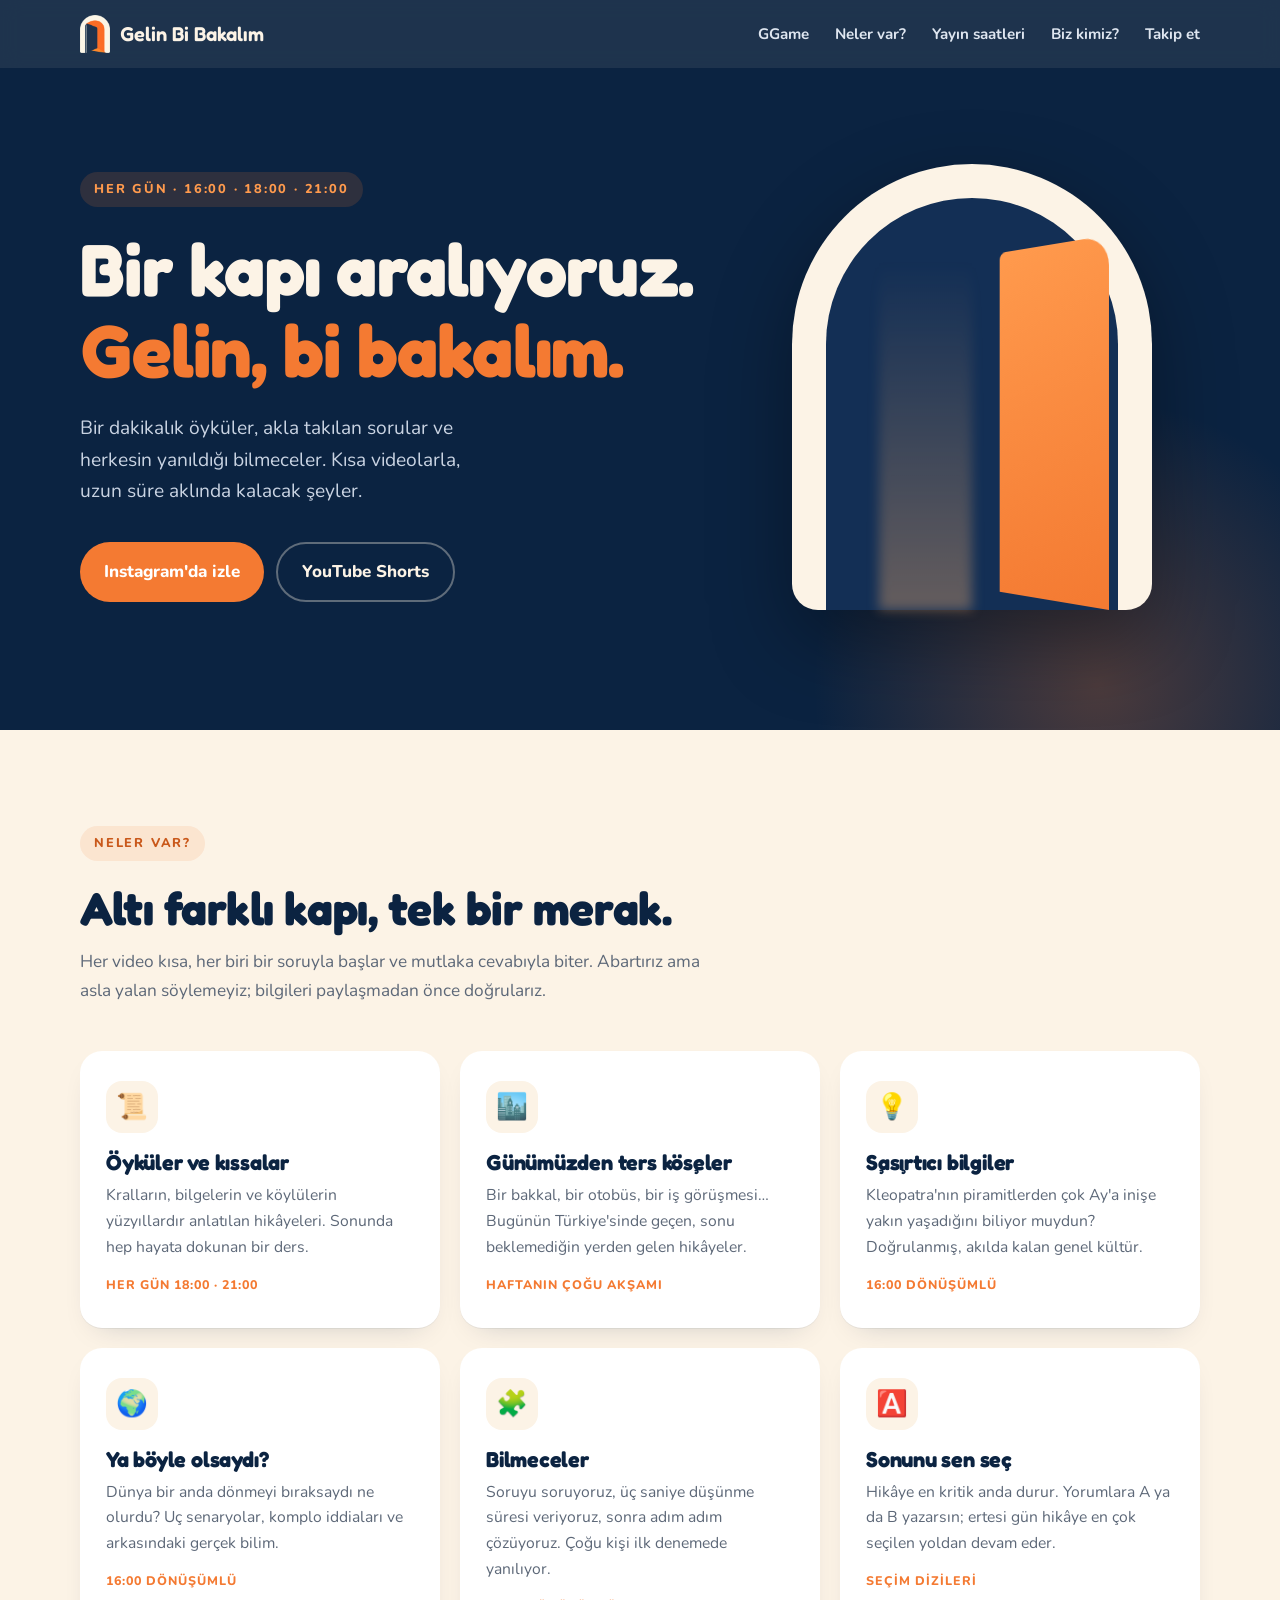
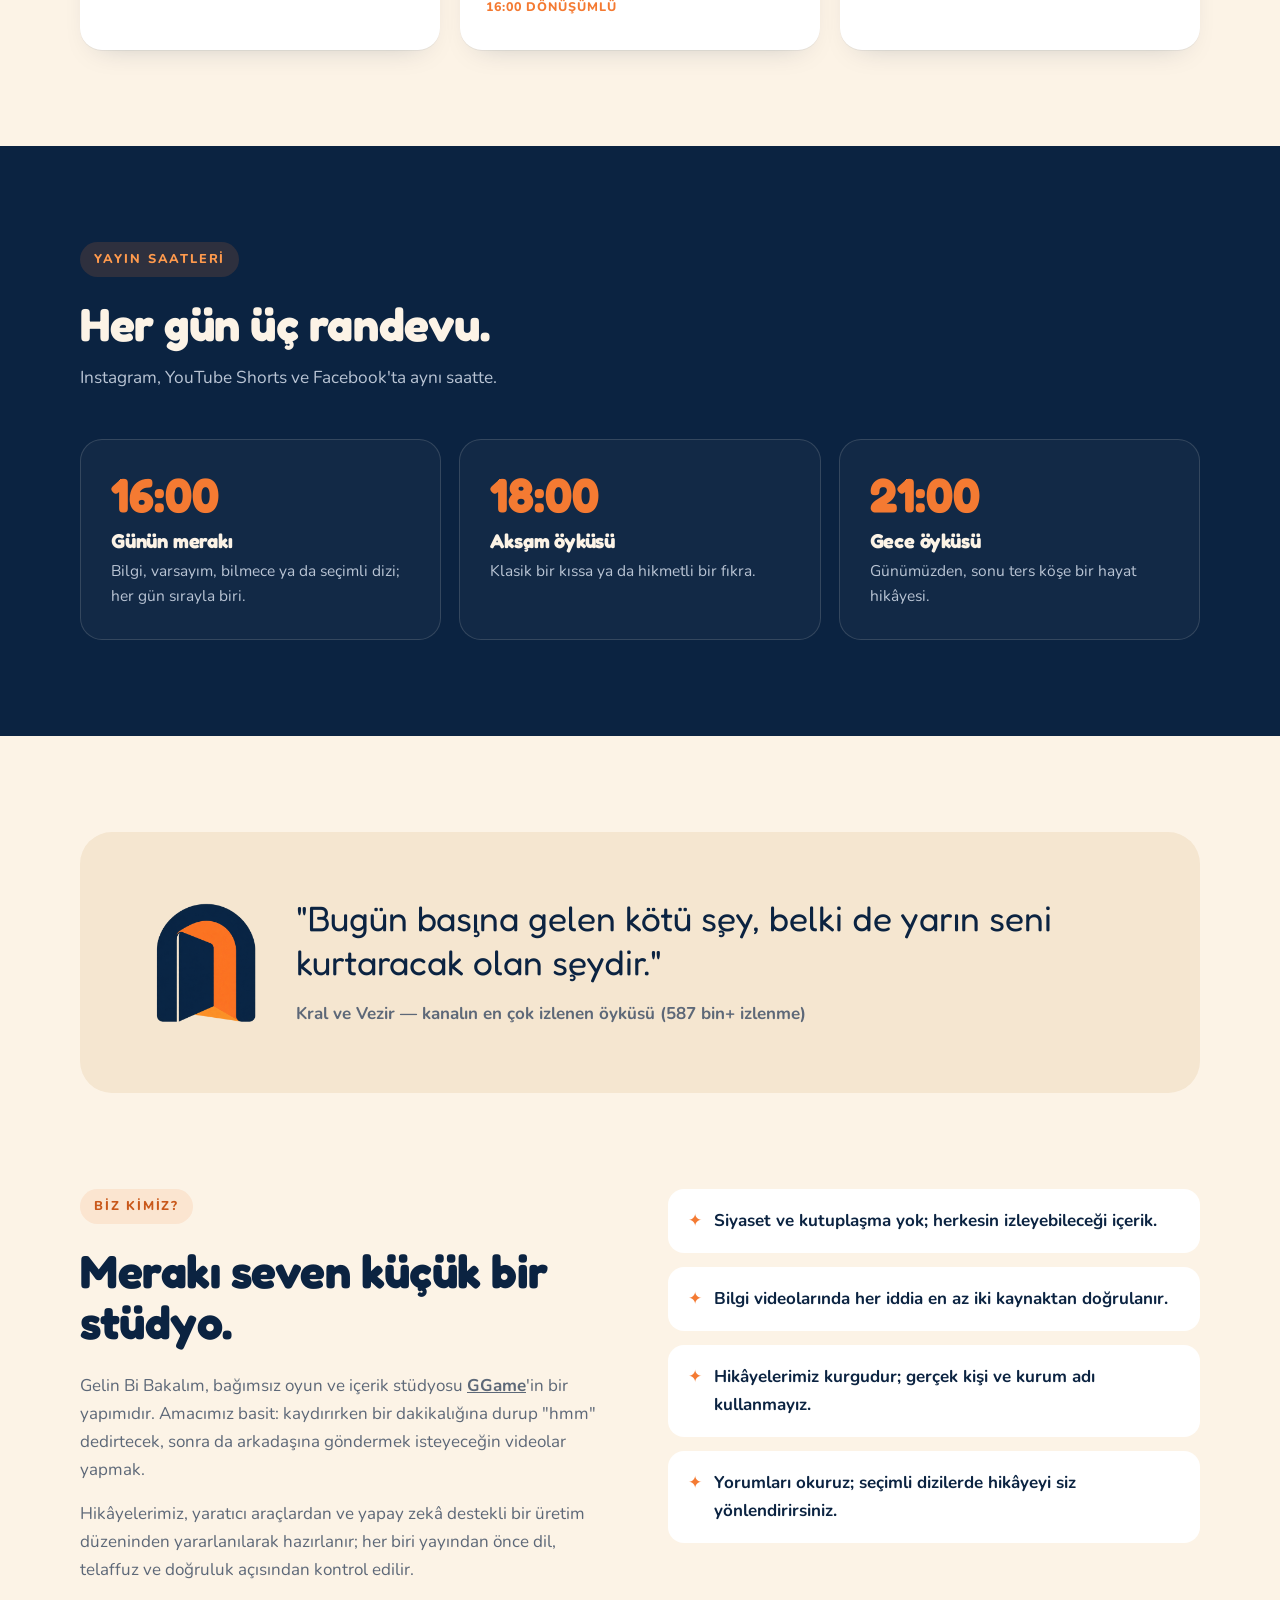
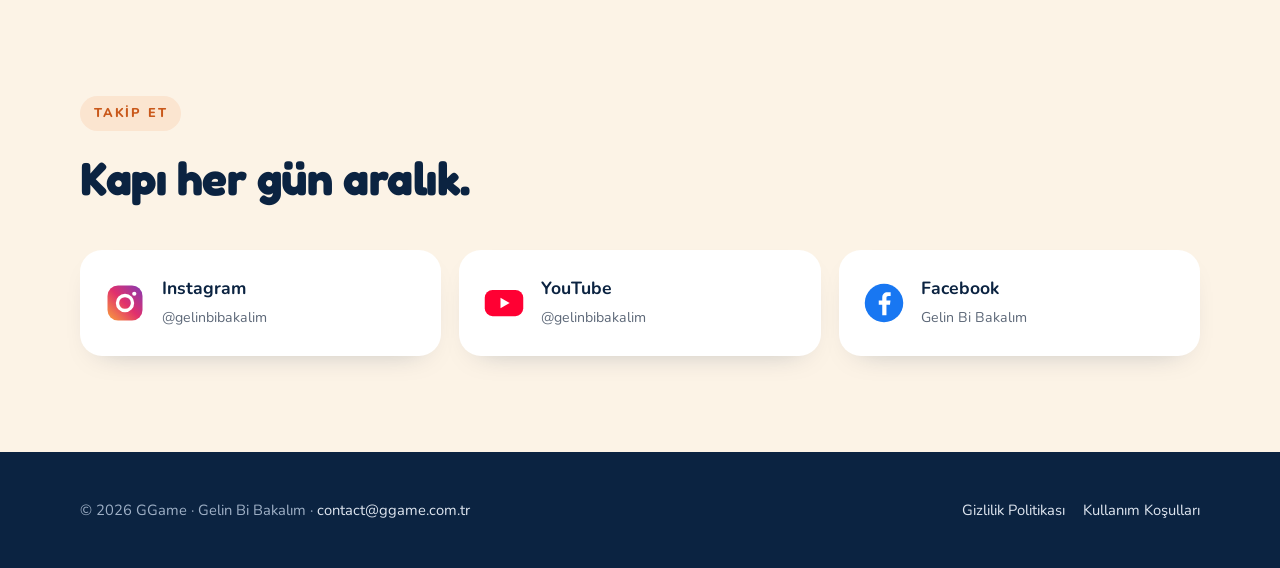
==== gelinbibakalim.html @ 82d13746 "Logolar, sosyal baglantilar, IS metni" ====
<!doctype html>
<html lang="tr">
<head>
<meta charset="utf-8">
<meta name="viewport" content="width=device-width,initial-scale=1">
<title>Gelin Bi Bakalım — Kısa videolarla büyük hikâyeler</title>
<meta name="description" content="Gelin Bi Bakalım: her gün öyküler, kıssalar, şaşırtıcı bilgiler, bilmeceler ve 'ya böyle olsaydı?' senaryoları. Bir GGame yapımı.">
<meta property="og:title" content="Gelin Bi Bakalım">
<meta property="og:description" content="Her gün üç kısa video: bir merak, iki hikâye.">
<meta property="og:image" content="https://ggame.com.tr/img/og.jpg">
<meta property="og:url" content="https://ggame.com.tr/gelinbibakalim.html">
<meta name="theme-color" content="#0b2341">
<link rel="icon" href="img/favicon.png">
<link rel="preconnect" href="https://fonts.googleapis.com"><link rel="preconnect" href="https://fonts.gstatic.com" crossorigin>
<link href="https://fonts.googleapis.com/css2?family=Fredoka:wght@500;600;700&family=Nunito:wght@400;700;800&display=swap" rel="stylesheet">
<link rel="stylesheet" href="style.css">
</head>
<body>

<nav class="nav"><div class="wrap">
  <a class="brand" href="index.html"><img src="img/gbb_amblem_koyu.png" alt="">Gelin Bi Bakalım</a>
  <ul><li><a href="index.html">GGame</a></li><li><a href="#neler">Neler var?</a></li><li><a href="#program">Yayın saatleri</a></li><li><a href="#biz">Biz kimiz?</a></li><li><a href="#takip">Takip et</a></li></ul>
</div></nav>

<header class="hero"><div class="wrap">
  <div>
    <span class="eyebrow">Her gün · 16:00 · 18:00 · 21:00</span>
    <h1>Bir kapı aralıyoruz.<br><em>Gelin, bi bakalım.</em></h1>
    <p class="lead">Bir dakikalık öyküler, akla takılan sorular ve herkesin yanıldığı bilmeceler. Kısa videolarla, uzun süre aklında kalacak şeyler.</p>
    <div class="btns">
      <a class="btn btn-primary" href="https://www.instagram.com/gelinbibakalim" target="_blank" rel="noopener">Instagram'da izle</a>
      <a class="btn btn-ghost" href="https://www.youtube.com/@gelinbibakalim" target="_blank" rel="noopener">YouTube Shorts</a>
    </div>
  </div>
  <div class="door" aria-hidden="true"><div class="arch"></div><div class="glow"></div><div class="leaf"></div></div>
</div></header>

<section id="neler"><div class="wrap">
  <div class="sec-head reveal"><span class="eyebrow">Neler var?</span><h2>Altı farklı kapı, tek bir merak.</h2>
  <p>Her video kısa, her biri bir soruyla başlar ve mutlaka cevabıyla biter. Abartırız ama asla yalan söylemeyiz; bilgileri paylaşmadan önce doğrularız.</p></div>
  <div class="cards">
    <article class="card reveal"><div class="ico">📜</div><h3>Öyküler ve kıssalar</h3><p>Kralların, bilgelerin ve köylülerin yüzyıllardır anlatılan hikâyeleri. Sonunda hep hayata dokunan bir ders.</p><span class="when">Her gün 18:00 · 21:00</span></article>
    <article class="card reveal"><div class="ico">🏙️</div><h3>Günümüzden ters köşeler</h3><p>Bir bakkal, bir otobüs, bir iş görüşmesi… Bugünün Türkiye'sinde geçen, sonu beklemediğin yerden gelen hikâyeler.</p><span class="when">Haftanın çoğu akşamı</span></article>
    <article class="card reveal"><div class="ico">💡</div><h3>Şaşırtıcı bilgiler</h3><p>Kleopatra'nın piramitlerden çok Ay'a inişe yakın yaşadığını biliyor muydun? Doğrulanmış, akılda kalan genel kültür.</p><span class="when">16:00 dönüşümlü</span></article>
    <article class="card reveal"><div class="ico">🌍</div><h3>Ya böyle olsaydı?</h3><p>Dünya bir anda dönmeyi bıraksaydı ne olurdu? Uç senaryolar, komplo iddiaları ve arkasındaki gerçek bilim.</p><span class="when">16:00 dönüşümlü</span></article>
    <article class="card reveal"><div class="ico">🧩</div><h3>Bilmeceler</h3><p>Soruyu soruyoruz, üç saniye düşünme süresi veriyoruz, sonra adım adım çözüyoruz. Çoğu kişi ilk denemede yanılıyor.</p><span class="when">16:00 dönüşümlü</span></article>
    <article class="card reveal"><div class="ico">🅰️</div><h3>Sonunu sen seç</h3><p>Hikâye en kritik anda durur. Yorumlara A ya da B yazarsın; ertesi gün hikâye en çok seçilen yoldan devam eder.</p><span class="when">Seçim dizileri</span></article>
  </div>
</div></section>

<section id="program" class="band"><div class="wrap">
  <div class="sec-head reveal"><span class="eyebrow">Yayın saatleri</span><h2>Her gün üç randevu.</h2><p>Instagram, YouTube Shorts ve Facebook'ta aynı saatte.</p></div>
  <div class="times">
    <div class="time reveal"><b>16:00</b><h3>Günün merakı</h3><p>Bilgi, varsayım, bilmece ya da seçimli dizi; her gün sırayla biri.</p></div>
    <div class="time reveal"><b>18:00</b><h3>Akşam öyküsü</h3><p>Klasik bir kıssa ya da hikmetli bir fıkra.</p></div>
    <div class="time reveal"><b>21:00</b><h3>Gece öyküsü</h3><p>Günümüzden, sonu ters köşe bir hayat hikâyesi.</p></div>
  </div>
</div></section>

<section><div class="wrap">
  <div class="quote reveal"><img src="img/amblem.png" alt="Gelin Bi Bakalım amblemi">
    <div><blockquote>"Bugün başına gelen kötü şey, belki de yarın seni kurtaracak olan şeydir."</blockquote><cite>Kral ve Vezir — kanalın en çok izlenen öyküsü (587 bin+ izlenme)</cite></div>
  </div>
</div></section>

<section id="biz" style="padding-top:0"><div class="wrap about">
  <div class="reveal"><div class="sec-head" style="margin-bottom:24px"><span class="eyebrow">Biz kimiz?</span><h2>Merakı seven küçük bir stüdyo.</h2></div>
    <p>Gelin Bi Bakalım, bağımsız oyun ve içerik stüdyosu <a href="index.html"><b>GGame</b></a>'in bir yapımıdır. Amacımız basit: kaydırırken bir dakikalığına durup "hmm" dedirtecek, sonra da arkadaşına göndermek isteyeceğin videolar yapmak.</p>
    <p>Hikâyelerimiz, yaratıcı araçlardan ve yapay zekâ destekli bir üretim düzeninden yararlanılarak hazırlanır; her biri yayından önce dil, telaffuz ve doğruluk açısından kontrol edilir.</p>
  </div>
  <ul class="reveal">
    <li><span>✦</span>Siyaset ve kutuplaşma yok; herkesin izleyebileceği içerik.</li>
    <li><span>✦</span>Bilgi videolarında her iddia en az iki kaynaktan doğrulanır.</li>
    <li><span>✦</span>Hikâyelerimiz kurgudur; gerçek kişi ve kurum adı kullanmayız.</li>
    <li><span>✦</span>Yorumları okuruz; seçimli dizilerde hikâyeyi siz yönlendirirsiniz.</li>
  </ul>
</div></section>

<section id="takip" style="padding-top:0"><div class="wrap">
  <div class="sec-head reveal"><span class="eyebrow">Takip et</span><h2>Kapı her gün aralık.</h2></div>
  <div class="social">
    <a class="soc reveal" href="https://www.instagram.com/gelinbibakalim" target="_blank" rel="noopener"><svg viewBox="0 0 24 24"><defs><linearGradient id="ig" x1="0" y1="1" x2="1" y2="0"><stop offset="0" stop-color="#f9a13b"/><stop offset=".5" stop-color="#e1306c"/><stop offset="1" stop-color="#833ab4"/></linearGradient></defs><rect x="2" y="2" width="20" height="20" rx="6" fill="url(#ig)"/><circle cx="12" cy="12" r="4.3" fill="none" stroke="#fff" stroke-width="1.9"/><circle cx="17.3" cy="6.7" r="1.2" fill="#fff"/></svg><div><b>Instagram</b><small>@gelinbibakalim</small></div></a>
    <a class="soc reveal" href="https://www.youtube.com/@gelinbibakalim" target="_blank" rel="noopener"><svg viewBox="0 0 24 24"><rect x="1" y="4.5" width="22" height="15" rx="4.5" fill="#ff0033"/><path d="M10 9v6l5.2-3z" fill="#fff"/></svg><div><b>YouTube</b><small>@gelinbibakalim</small></div></a>
    <a class="soc reveal" href="https://www.facebook.com/1493703783821845" target="_blank" rel="noopener"><svg viewBox="0 0 24 24"><circle cx="12" cy="12" r="11" fill="#1877f2"/><path d="M13.4 19v-6h2l.3-2.4h-2.3V9.2c0-.7.2-1.2 1.2-1.2h1.2V5.9c-.2 0-1-.1-1.8-.1-1.8 0-3 1.1-3 3.1v1.7h-2V13h2v6z" fill="#fff"/></svg><div><b>Facebook</b><small>Gelin Bi Bakalım</small></div></a>
  </div>
</div></section>

<footer><div class="wrap">
  <div>© 2026 GGame · Gelin Bi Bakalım · <a href="mailto:contact@ggame.com.tr" style="margin:0">contact@ggame.com.tr</a></div>
  <div><a href="gizlilik.html">Gizlilik Politikası</a><a href="kosullar.html">Kullanım Koşulları</a></div>
</div></footer>

<script>
const io=new IntersectionObserver(es=>es.forEach(e=>{if(e.isIntersecting){e.target.classList.add('in');io.unobserve(e.target)}}),{threshold:.12});
document.querySelectorAll('.reveal').forEach(el=>io.observe(el));
</script>
</body>
</html>
---- style.css ----
:root{
  --navy:#0b2341; --navy-2:#132f55; --cream:#fcf3e6; --cream-2:#f5e6d0;
  --orange:#f47a32; --orange-2:#ff9a4d; --ink:#1b2433; --muted:#5d6878;
  --radius:22px; --max:1120px;
}
*{box-sizing:border-box;margin:0;padding:0}
html{scroll-behavior:smooth}
body{font-family:"Nunito",system-ui,sans-serif;background:var(--cream);color:var(--ink);line-height:1.65;font-size:17px;-webkit-font-smoothing:antialiased}
img{max-width:100%;display:block}
a{color:inherit}
h1,h2,h3{font-family:"Fredoka","Nunito",sans-serif;line-height:1.1;letter-spacing:-.01em}
.wrap{width:min(var(--max),100% - 40px);margin-inline:auto}

/* NAV */
.nav{position:sticky;top:0;z-index:20;background:rgba(11,35,65,.92);backdrop-filter:blur(10px)}
.nav .wrap{display:flex;align-items:center;justify-content:space-between;height:68px}
.brand{display:flex;align-items:center;gap:10px;text-decoration:none;color:var(--cream);font-family:"Fredoka";font-weight:600;font-size:1.25rem}
.brand img{width:30px}
.nav ul{display:flex;gap:26px;list-style:none}
.nav ul a{color:#dfe6f0;text-decoration:none;font-weight:700;font-size:.95rem}
.nav ul a:hover{color:var(--orange-2)}
@media(max-width:720px){.nav ul{display:none}}

/* HERO */
.hero{background:var(--navy);color:var(--cream);position:relative;overflow:hidden;padding:96px 0 120px}
.hero::after{content:"";position:absolute;inset:auto -10% -40% auto;width:620px;height:620px;border-radius:50%;background:radial-gradient(circle,rgba(244,122,50,.28),transparent 65%)}
.hero .wrap{display:grid;grid-template-columns:1.15fr .85fr;gap:48px;align-items:center;position:relative;z-index:1}
.eyebrow{display:inline-block;background:rgba(244,122,50,.15);color:var(--orange-2);font-weight:800;font-size:.8rem;letter-spacing:.14em;text-transform:uppercase;padding:7px 14px;border-radius:99px;margin-bottom:22px}
.hero h1{font-size:clamp(2.6rem,6vw,4.6rem);font-weight:700}
.hero h1 em{font-style:normal;color:var(--orange)}
.hero p.lead{font-size:1.2rem;color:#c9d3e2;margin:22px 0 34px;max-width:34ch}
.btns{display:flex;flex-wrap:wrap;gap:12px}
.btn{display:inline-flex;align-items:center;gap:8px;padding:14px 24px;border-radius:99px;font-weight:800;text-decoration:none;transition:transform .15s,background .15s}
.btn:hover{transform:translateY(-2px)}
.btn-primary{background:var(--orange);color:#fff}
.btn-primary:hover{background:var(--orange-2)}
.btn-ghost{border:2px solid rgba(252,243,230,.35);color:var(--cream)}
.door{position:relative;justify-self:center;width:min(360px,80vw);aspect-ratio:413/512}
.door .arch{position:absolute;inset:0;border-radius:180px 180px 26px 26px;background:var(--cream);box-shadow:0 30px 80px rgba(0,0,0,.35)}
.door .arch::before{content:"";position:absolute;inset:34px 34px 0 34px;border-radius:150px 150px 0 0;background:var(--navy-2)}
.door .leaf{position:absolute;left:50%;top:16%;bottom:0;width:38%;background:linear-gradient(160deg,var(--orange-2),var(--orange));transform-origin:right center;transform:perspective(600px) rotateY(-28deg);border-radius:8px 30px 0 0;animation:sway 6s ease-in-out infinite}
.door .glow{position:absolute;left:24%;right:50%;top:22%;bottom:0;background:linear-gradient(180deg,rgba(255,200,140,.0),rgba(255,180,110,.35));filter:blur(6px)}
@keyframes sway{0%,100%{transform:perspective(600px) rotateY(-28deg)}50%{transform:perspective(600px) rotateY(-40deg)}}
@media(prefers-reduced-motion:reduce){.door .leaf{animation:none}}
@media(max-width:860px){.hero .wrap{grid-template-columns:1fr}.hero{padding:64px 0 90px}.door{width:240px}}

/* SECTIONS */
section{padding:96px 0}
.sec-head{max-width:640px;margin-bottom:46px}
.sec-head .eyebrow{background:rgba(244,122,50,.12);color:#c9581a}
.sec-head h2{font-size:clamp(2rem,4vw,2.9rem);color:var(--navy)}
.sec-head p{color:var(--muted);margin-top:14px;font-size:1.08rem}

.cards{display:grid;grid-template-columns:repeat(3,1fr);gap:20px}
.card{background:#fff;border-radius:var(--radius);padding:30px 26px;box-shadow:0 1px 0 rgba(11,35,65,.06),0 12px 30px -18px rgba(11,35,65,.25);transition:transform .2s}
.card:hover{transform:translateY(-4px)}
.card .ico{width:52px;height:52px;border-radius:16px;display:grid;place-items:center;font-size:1.6rem;background:var(--cream);margin-bottom:18px}
.card h3{font-size:1.35rem;color:var(--navy);margin-bottom:8px}
.card p{color:var(--muted);font-size:.98rem}
.card .when{display:inline-block;margin-top:14px;font-size:.78rem;font-weight:800;letter-spacing:.08em;color:var(--orange);text-transform:uppercase}
@media(max-width:900px){.cards{grid-template-columns:1fr 1fr}}
@media(max-width:600px){.cards{grid-template-columns:1fr}}

/* SCHEDULE */
.band{background:var(--navy);color:var(--cream)}
.band .sec-head h2{color:var(--cream)}
.band .sec-head p{color:#b9c4d4}
.band .sec-head .eyebrow{background:rgba(244,122,50,.15);color:var(--orange-2)}
.times{display:grid;grid-template-columns:repeat(3,1fr);gap:18px}
.time{border:1px solid rgba(252,243,230,.14);border-radius:var(--radius);padding:30px;background:rgba(255,255,255,.03)}
.time b{font-family:"Fredoka";font-size:3rem;color:var(--orange);display:block;line-height:1}
.time h3{font-size:1.25rem;margin:12px 0 6px}
.time p{color:#b9c4d4;font-size:.97rem}
@media(max-width:800px){.times{grid-template-columns:1fr}}

/* STORY / QUOTE */
.quote{background:var(--cream-2);border-radius:32px;padding:56px;display:grid;grid-template-columns:auto 1fr;gap:40px;align-items:center}
.quote img{width:120px}
.quote blockquote{font-family:"Fredoka";font-size:clamp(1.5rem,3vw,2.2rem);color:var(--navy);line-height:1.25}
.quote cite{display:block;margin-top:16px;font-style:normal;color:var(--muted);font-weight:700}
@media(max-width:700px){.quote{grid-template-columns:1fr;padding:34px}.quote img{width:80px}}

/* ABOUT */
.about{display:grid;grid-template-columns:1fr 1fr;gap:56px;align-items:start}
.about p{color:var(--muted);margin-bottom:16px}
.about ul{list-style:none;display:grid;gap:14px}
.about li{background:#fff;border-radius:16px;padding:18px 20px;font-weight:700;color:var(--navy);display:flex;gap:12px;align-items:flex-start}
.about li span{color:var(--orange)}
@media(max-width:820px){.about{grid-template-columns:1fr}}

/* SOCIAL */
.social{display:grid;grid-template-columns:repeat(3,1fr);gap:18px}
.soc{display:flex;align-items:center;gap:16px;background:#fff;border-radius:var(--radius);padding:24px;text-decoration:none;box-shadow:0 12px 30px -20px rgba(11,35,65,.35);transition:transform .2s}
.soc:hover{transform:translateY(-3px)}
.soc svg{width:42px;height:42px;flex:none}
.soc b{display:block;color:var(--navy);font-size:1.1rem}
.soc small{color:var(--muted)}
@media(max-width:800px){.social{grid-template-columns:1fr}}

/* FOOTER */
footer{background:var(--navy);color:#9fb0c6;padding:46px 0;font-size:.92rem}
footer .wrap{display:flex;flex-wrap:wrap;gap:18px;justify-content:space-between;align-items:center}
footer a{color:#dfe6f0;text-decoration:none;margin-left:18px}
footer a:hover{color:var(--orange-2)}

/* LEGAL PAGE */
.legal{max-width:760px;margin:0 auto;padding:72px 0 96px}
.legal h1{font-size:clamp(2.2rem,5vw,3rem);color:var(--navy);margin-bottom:6px}
.legal .date{color:var(--muted);margin-bottom:36px}
.legal h2{font-size:1.4rem;color:var(--navy);margin:34px 0 10px}
.legal p,.legal li{color:#3b4656}
.legal ul{padding-left:22px;margin:8px 0}
.legal a{color:#c9581a}

.reveal{opacity:0;transform:translateY(18px);transition:opacity .7s,transform .7s}
.reveal.in{opacity:1;transform:none}

/* ===== GGame ana sayfa ===== */
.gg-hero h1 em{color:var(--orange)}
.logo-word{font-family:"Fredoka";font-weight:700;font-size:1.35rem;color:var(--cream);text-decoration:none;letter-spacing:.02em}
.logo-word span{color:var(--orange)}
.stack{position:relative;justify-self:center;width:min(380px,80vw);aspect-ratio:1}
.stack .tile{position:absolute;border-radius:28px;display:grid;place-items:center;font-family:"Fredoka";font-weight:700;color:var(--navy);box-shadow:0 30px 70px rgba(0,0,0,.35)}
.stack .t1{inset:0 28% 30% 0;background:var(--cream);font-size:3.6rem;transform:rotate(-6deg)}
.stack .t2{inset:22% 0 12% 34%;background:var(--orange);color:#fff;font-size:3rem;transform:rotate(5deg);animation:bob 5s ease-in-out infinite}
.stack .t3{inset:58% 40% -4% 6%;background:#2f6fd6;color:#fff;font-size:2.2rem;transform:rotate(-2deg)}
@keyframes bob{0%,100%{transform:rotate(5deg) translateY(0)}50%{transform:rotate(3deg) translateY(-10px)}}
@media(prefers-reduced-motion:reduce){.stack .t2{animation:none}}
@media(max-width:860px){.stack{width:240px}}

.brands{display:grid;grid-template-columns:repeat(3,1fr);gap:22px}
.brandcard{border-radius:28px;overflow:hidden;background:#fff;box-shadow:0 18px 40px -24px rgba(11,35,65,.45);display:flex;flex-direction:column;text-decoration:none;transition:transform .2s}
.brandcard:hover{transform:translateY(-5px)}
.brandcard .top{height:150px;display:grid;place-items:center;font-size:3.4rem}
.brandcard .top img{height:110px}
.brandcard .body{padding:26px;display:flex;flex-direction:column;gap:10px;flex:1}
.brandcard h3{font-size:1.45rem;color:var(--navy)}
.brandcard p{color:var(--muted);font-size:.98rem;flex:1}
.brandcard .links{display:flex;flex-wrap:wrap;gap:8px;margin-top:8px}
.chip{font-size:.82rem;font-weight:800;padding:7px 12px;border-radius:99px;background:var(--cream);color:var(--navy);text-decoration:none}
.chip:hover{background:var(--cream-2)}
.chip.soon{opacity:.55;cursor:default}
@media(max-width:900px){.brands{grid-template-columns:1fr}}

.stores{display:flex;flex-wrap:wrap;gap:14px;margin-top:28px}
.store{display:flex;align-items:center;gap:12px;background:#000;color:#fff;border-radius:14px;padding:10px 18px;min-width:200px;position:relative;opacity:.55;cursor:default}
.store svg{width:28px;height:28px}
.store small{display:block;font-size:.7rem;opacity:.8}
.store b{font-size:1.05rem}
.store .tag{position:absolute;top:-10px;right:-8px;background:var(--orange);color:#fff;font-size:.68rem;font-weight:800;padding:3px 9px;border-radius:99px;letter-spacing:.05em}
.games{display:grid;grid-template-columns:1.1fr .9fr;gap:48px;align-items:center}
.games .mock{aspect-ratio:9/16;max-height:520px;justify-self:center;border-radius:40px;background:linear-gradient(160deg,#16335c,#0b2341);border:10px solid #050f1d;box-shadow:0 30px 70px -20px rgba(11,35,65,.6);display:grid;place-items:center;color:var(--cream);font-family:"Fredoka";font-size:1.4rem;text-align:center;padding:30px}
.games .mock span{display:block;font-size:3.6rem;margin-bottom:12px}
@media(max-width:820px){.games{grid-template-columns:1fr}.games .mock{max-height:420px}}

.brandcard .top{text-decoration:none}
.chip-main{background:var(--navy);color:var(--cream)}
.chip-main:hover{background:var(--navy-2)}
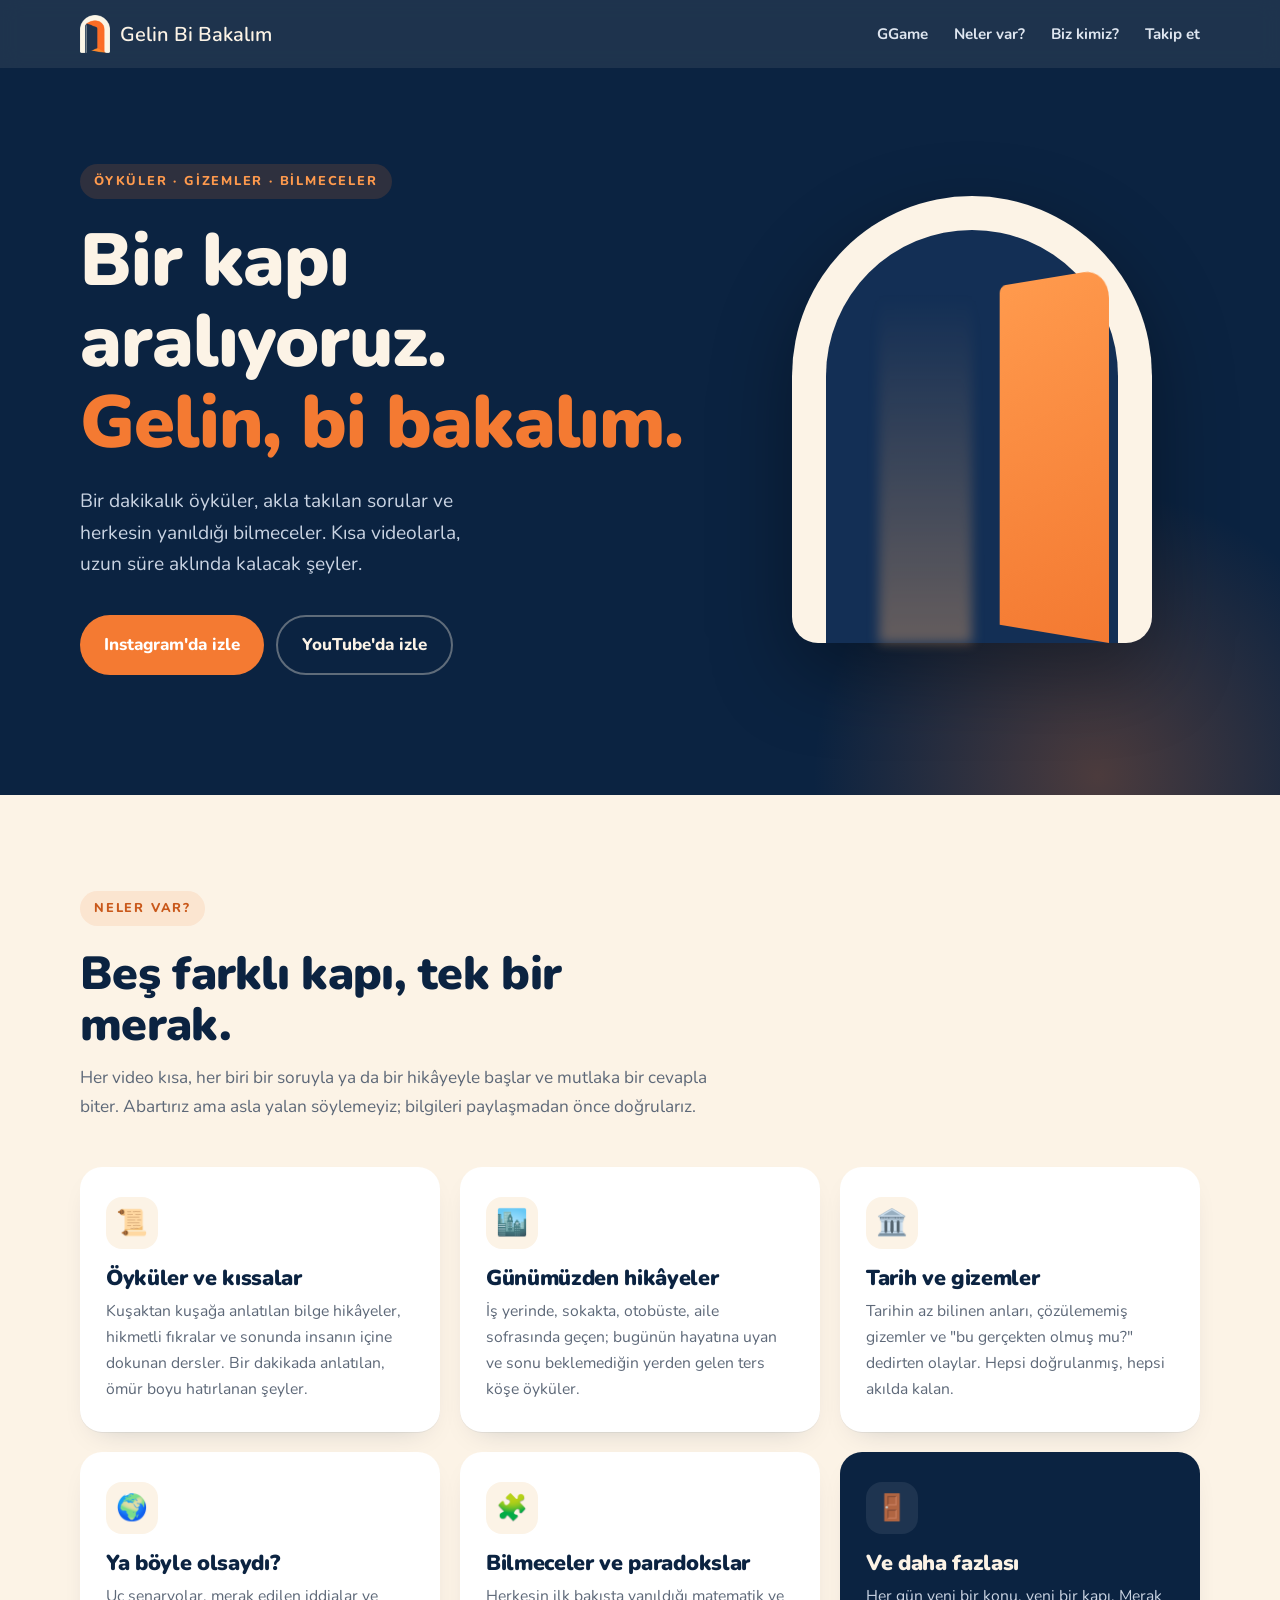
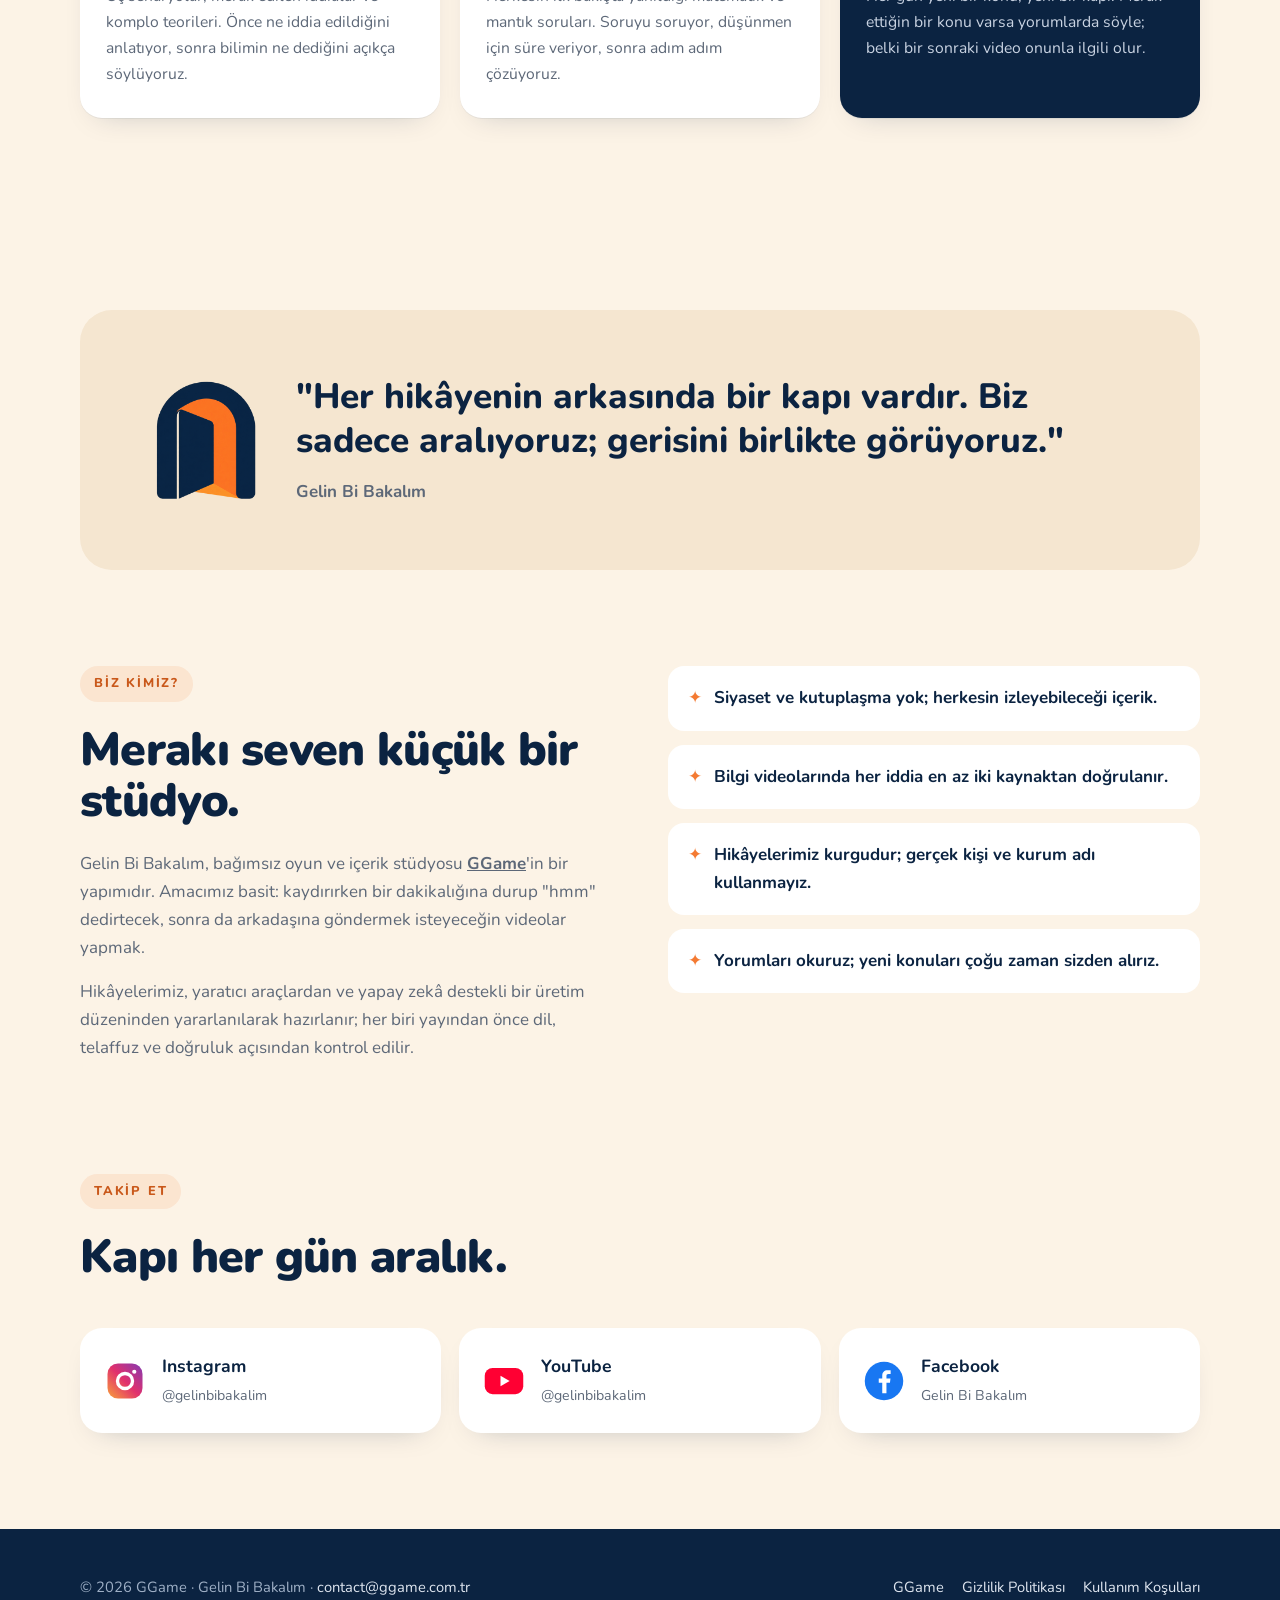
==== commit e41b5e51: "GBB sayfasi genel anlatim, Turkce destekli yazi tipi" ====
--- a/gelinbibakalim.html
+++ b/gelinbibakalim.html
@@ -4,62 +4,53 @@
 <meta charset="utf-8">
 <meta name="viewport" content="width=device-width,initial-scale=1">
 <title>Gelin Bi Bakalım — Kısa videolarla büyük hikâyeler</title>
-<meta name="description" content="Gelin Bi Bakalım: her gün öyküler, kıssalar, şaşırtıcı bilgiler, bilmeceler ve 'ya böyle olsaydı?' senaryoları. Bir GGame yapımı.">
+<meta name="description" content="Gelin Bi Bakalım: öyküler, kıssalar, tarihin gizemleri, şaşırtıcı bilgiler, bilmeceler ve 'ya böyle olsaydı?' senaryoları. Bir GGame yapımı.">
 <meta property="og:title" content="Gelin Bi Bakalım">
-<meta property="og:description" content="Her gün üç kısa video: bir merak, iki hikâye.">
+<meta property="og:description" content="Kısa videolarla, uzun süre aklında kalacak hikâyeler.">
 <meta property="og:image" content="https://ggame.com.tr/img/og.jpg">
 <meta property="og:url" content="https://ggame.com.tr/gelinbibakalim.html">
 <meta name="theme-color" content="#0b2341">
 <link rel="icon" href="img/favicon.png">
 <link rel="preconnect" href="https://fonts.googleapis.com"><link rel="preconnect" href="https://fonts.gstatic.com" crossorigin>
-<link href="https://fonts.googleapis.com/css2?family=Fredoka:wght@500;600;700&family=Nunito:wght@400;700;800&display=swap" rel="stylesheet">
+<link href="https://fonts.googleapis.com/css2?family=Nunito:wght@400;700;800;900&display=swap" rel="stylesheet">
 <link rel="stylesheet" href="style.css">
 </head>
 <body>
 
 <nav class="nav"><div class="wrap">
   <a class="brand" href="index.html"><img src="img/gbb_amblem_koyu.png" alt="">Gelin Bi Bakalım</a>
-  <ul><li><a href="index.html">GGame</a></li><li><a href="#neler">Neler var?</a></li><li><a href="#program">Yayın saatleri</a></li><li><a href="#biz">Biz kimiz?</a></li><li><a href="#takip">Takip et</a></li></ul>
+  <ul><li><a href="index.html">GGame</a></li><li><a href="#neler">Neler var?</a></li><li><a href="#biz">Biz kimiz?</a></li><li><a href="#takip">Takip et</a></li></ul>
 </div></nav>
 
 <header class="hero"><div class="wrap">
   <div>
-    <span class="eyebrow">Her gün · 16:00 · 18:00 · 21:00</span>
+    <span class="eyebrow">Öyküler · Gizemler · Bilmeceler</span>
     <h1>Bir kapı aralıyoruz.<br><em>Gelin, bi bakalım.</em></h1>
     <p class="lead">Bir dakikalık öyküler, akla takılan sorular ve herkesin yanıldığı bilmeceler. Kısa videolarla, uzun süre aklında kalacak şeyler.</p>
     <div class="btns">
       <a class="btn btn-primary" href="https://www.instagram.com/gelinbibakalim" target="_blank" rel="noopener">Instagram'da izle</a>
-      <a class="btn btn-ghost" href="https://www.youtube.com/@gelinbibakalim" target="_blank" rel="noopener">YouTube Shorts</a>
+      <a class="btn btn-ghost" href="https://www.youtube.com/@gelinbibakalim" target="_blank" rel="noopener">YouTube'da izle</a>
     </div>
   </div>
   <div class="door" aria-hidden="true"><div class="arch"></div><div class="glow"></div><div class="leaf"></div></div>
 </div></header>
 
 <section id="neler"><div class="wrap">
-  <div class="sec-head reveal"><span class="eyebrow">Neler var?</span><h2>Altı farklı kapı, tek bir merak.</h2>
-  <p>Her video kısa, her biri bir soruyla başlar ve mutlaka cevabıyla biter. Abartırız ama asla yalan söylemeyiz; bilgileri paylaşmadan önce doğrularız.</p></div>
+  <div class="sec-head reveal"><span class="eyebrow">Neler var?</span><h2>Beş farklı kapı, tek bir merak.</h2>
+  <p>Her video kısa, her biri bir soruyla ya da bir hikâyeyle başlar ve mutlaka bir cevapla biter. Abartırız ama asla yalan söylemeyiz; bilgileri paylaşmadan önce doğrularız.</p></div>
   <div class="cards">
-    <article class="card reveal"><div class="ico">📜</div><h3>Öyküler ve kıssalar</h3><p>Kralların, bilgelerin ve köylülerin yüzyıllardır anlatılan hikâyeleri. Sonunda hep hayata dokunan bir ders.</p><span class="when">Her gün 18:00 · 21:00</span></article>
-    <article class="card reveal"><div class="ico">🏙️</div><h3>Günümüzden ters köşeler</h3><p>Bir bakkal, bir otobüs, bir iş görüşmesi… Bugünün Türkiye'sinde geçen, sonu beklemediğin yerden gelen hikâyeler.</p><span class="when">Haftanın çoğu akşamı</span></article>
-    <article class="card reveal"><div class="ico">💡</div><h3>Şaşırtıcı bilgiler</h3><p>Kleopatra'nın piramitlerden çok Ay'a inişe yakın yaşadığını biliyor muydun? Doğrulanmış, akılda kalan genel kültür.</p><span class="when">16:00 dönüşümlü</span></article>
-    <article class="card reveal"><div class="ico">🌍</div><h3>Ya böyle olsaydı?</h3><p>Dünya bir anda dönmeyi bıraksaydı ne olurdu? Uç senaryolar, komplo iddiaları ve arkasındaki gerçek bilim.</p><span class="when">16:00 dönüşümlü</span></article>
-    <article class="card reveal"><div class="ico">🧩</div><h3>Bilmeceler</h3><p>Soruyu soruyoruz, üç saniye düşünme süresi veriyoruz, sonra adım adım çözüyoruz. Çoğu kişi ilk denemede yanılıyor.</p><span class="when">16:00 dönüşümlü</span></article>
-    <article class="card reveal"><div class="ico">🅰️</div><h3>Sonunu sen seç</h3><p>Hikâye en kritik anda durur. Yorumlara A ya da B yazarsın; ertesi gün hikâye en çok seçilen yoldan devam eder.</p><span class="when">Seçim dizileri</span></article>
-  </div>
-</div></section>
-
-<section id="program" class="band"><div class="wrap">
-  <div class="sec-head reveal"><span class="eyebrow">Yayın saatleri</span><h2>Her gün üç randevu.</h2><p>Instagram, YouTube Shorts ve Facebook'ta aynı saatte.</p></div>
-  <div class="times">
-    <div class="time reveal"><b>16:00</b><h3>Günün merakı</h3><p>Bilgi, varsayım, bilmece ya da seçimli dizi; her gün sırayla biri.</p></div>
-    <div class="time reveal"><b>18:00</b><h3>Akşam öyküsü</h3><p>Klasik bir kıssa ya da hikmetli bir fıkra.</p></div>
-    <div class="time reveal"><b>21:00</b><h3>Gece öyküsü</h3><p>Günümüzden, sonu ters köşe bir hayat hikâyesi.</p></div>
+    <article class="card reveal"><div class="ico">📜</div><h3>Öyküler ve kıssalar</h3><p>Kuşaktan kuşağa anlatılan bilge hikâyeler, hikmetli fıkralar ve sonunda insanın içine dokunan dersler. Bir dakikada anlatılan, ömür boyu hatırlanan şeyler.</p></article>
+    <article class="card reveal"><div class="ico">🏙️</div><h3>Günümüzden hikâyeler</h3><p>İş yerinde, sokakta, otobüste, aile sofrasında geçen; bugünün hayatına uyan ve sonu beklemediğin yerden gelen ters köşe öyküler.</p></article>
+    <article class="card reveal"><div class="ico">🏛️</div><h3>Tarih ve gizemler</h3><p>Tarihin az bilinen anları, çözülememiş gizemler ve "bu gerçekten olmuş mu?" dedirten olaylar. Hepsi doğrulanmış, hepsi akılda kalan.</p></article>
+    <article class="card reveal"><div class="ico">🌍</div><h3>Ya böyle olsaydı?</h3><p>Uç senaryolar, merak edilen iddialar ve komplo teorileri. Önce ne iddia edildiğini anlatıyor, sonra bilimin ne dediğini açıkça söylüyoruz.</p></article>
+    <article class="card reveal"><div class="ico">🧩</div><h3>Bilmeceler ve paradokslar</h3><p>Herkesin ilk bakışta yanıldığı matematik ve mantık soruları. Soruyu soruyor, düşünmen için süre veriyor, sonra adım adım çözüyoruz.</p></article>
+    <article class="card reveal" style="background:var(--navy);color:var(--cream)"><div class="ico" style="background:rgba(255,255,255,.08)">🚪</div><h3 style="color:var(--cream)">Ve daha fazlası</h3><p style="color:#c9d3e2">Her gün yeni bir konu, yeni bir kapı. Merak ettiğin bir konu varsa yorumlarda söyle; belki bir sonraki video onunla ilgili olur.</p></article>
   </div>
 </div></section>
 
 <section><div class="wrap">
   <div class="quote reveal"><img src="img/amblem.png" alt="Gelin Bi Bakalım amblemi">
-    <div><blockquote>"Bugün başına gelen kötü şey, belki de yarın seni kurtaracak olan şeydir."</blockquote><cite>Kral ve Vezir — kanalın en çok izlenen öyküsü (587 bin+ izlenme)</cite></div>
+    <div><blockquote>"Her hikâyenin arkasında bir kapı vardır. Biz sadece aralıyoruz; gerisini birlikte görüyoruz."</blockquote><cite>Gelin Bi Bakalım</cite></div>
   </div>
 </div></section>
 
@@ -72,7 +63,7 @@
     <li><span>✦</span>Siyaset ve kutuplaşma yok; herkesin izleyebileceği içerik.</li>
     <li><span>✦</span>Bilgi videolarında her iddia en az iki kaynaktan doğrulanır.</li>
     <li><span>✦</span>Hikâyelerimiz kurgudur; gerçek kişi ve kurum adı kullanmayız.</li>
-    <li><span>✦</span>Yorumları okuruz; seçimli dizilerde hikâyeyi siz yönlendirirsiniz.</li>
+    <li><span>✦</span>Yorumları okuruz; yeni konuları çoğu zaman sizden alırız.</li>
   </ul>
 </div></section>
 
@@ -87,7 +78,7 @@
 
 <footer><div class="wrap">
   <div>© 2026 GGame · Gelin Bi Bakalım · <a href="mailto:contact@ggame.com.tr" style="margin:0">contact@ggame.com.tr</a></div>
-  <div><a href="gizlilik.html">Gizlilik Politikası</a><a href="kosullar.html">Kullanım Koşulları</a></div>
+  <div><a href="index.html">GGame</a><a href="gizlilik.html">Gizlilik Politikası</a><a href="kosullar.html">Kullanım Koşulları</a></div>
 </div></footer>
 
 <script>
--- a/style.css
+++ b/style.css
@@ -8,13 +8,13 @@
 body{font-family:"Nunito",system-ui,sans-serif;background:var(--cream);color:var(--ink);line-height:1.65;font-size:17px;-webkit-font-smoothing:antialiased}
 img{max-width:100%;display:block}
 a{color:inherit}
-h1,h2,h3{font-family:"Fredoka","Nunito",sans-serif;line-height:1.1;letter-spacing:-.01em}
+h1,h2,h3{font-family:"Nunito",system-ui,sans-serif;font-weight:900;line-height:1.1;letter-spacing:-.015em}
 .wrap{width:min(var(--max),100% - 40px);margin-inline:auto}
 
 /* NAV */
 .nav{position:sticky;top:0;z-index:20;background:rgba(11,35,65,.92);backdrop-filter:blur(10px)}
 .nav .wrap{display:flex;align-items:center;justify-content:space-between;height:68px}
-.brand{display:flex;align-items:center;gap:10px;text-decoration:none;color:var(--cream);font-family:"Fredoka";font-weight:600;font-size:1.25rem}
+.brand{display:flex;align-items:center;gap:10px;text-decoration:none;color:var(--cream);font-family:"Nunito";font-weight:600;font-size:1.25rem}
 .brand img{width:30px}
 .nav ul{display:flex;gap:26px;list-style:none}
 .nav ul a{color:#dfe6f0;text-decoration:none;font-weight:700;font-size:.95rem}
@@ -26,7 +26,7 @@
 .hero::after{content:"";position:absolute;inset:auto -10% -40% auto;width:620px;height:620px;border-radius:50%;background:radial-gradient(circle,rgba(244,122,50,.28),transparent 65%)}
 .hero .wrap{display:grid;grid-template-columns:1.15fr .85fr;gap:48px;align-items:center;position:relative;z-index:1}
 .eyebrow{display:inline-block;background:rgba(244,122,50,.15);color:var(--orange-2);font-weight:800;font-size:.8rem;letter-spacing:.14em;text-transform:uppercase;padding:7px 14px;border-radius:99px;margin-bottom:22px}
-.hero h1{font-size:clamp(2.6rem,6vw,4.6rem);font-weight:700}
+.hero h1{font-size:clamp(2.6rem,6vw,4.6rem);font-weight:900}
 .hero h1 em{font-style:normal;color:var(--orange)}
 .hero p.lead{font-size:1.2rem;color:#c9d3e2;margin:22px 0 34px;max-width:34ch}
 .btns{display:flex;flex-wrap:wrap;gap:12px}
@@ -68,7 +68,7 @@
 .band .sec-head .eyebrow{background:rgba(244,122,50,.15);color:var(--orange-2)}
 .times{display:grid;grid-template-columns:repeat(3,1fr);gap:18px}
 .time{border:1px solid rgba(252,243,230,.14);border-radius:var(--radius);padding:30px;background:rgba(255,255,255,.03)}
-.time b{font-family:"Fredoka";font-size:3rem;color:var(--orange);display:block;line-height:1}
+.time b{font-family:"Nunito";font-weight:900;font-size:3rem;color:var(--orange);display:block;line-height:1}
 .time h3{font-size:1.25rem;margin:12px 0 6px}
 .time p{color:#b9c4d4;font-size:.97rem}
 @media(max-width:800px){.times{grid-template-columns:1fr}}
@@ -76,7 +76,7 @@
 /* STORY / QUOTE */
 .quote{background:var(--cream-2);border-radius:32px;padding:56px;display:grid;grid-template-columns:auto 1fr;gap:40px;align-items:center}
 .quote img{width:120px}
-.quote blockquote{font-family:"Fredoka";font-size:clamp(1.5rem,3vw,2.2rem);color:var(--navy);line-height:1.25}
+.quote blockquote{font-family:"Nunito";font-weight:800;font-size:clamp(1.5rem,3vw,2.2rem);color:var(--navy);line-height:1.25}
 .quote cite{display:block;margin-top:16px;font-style:normal;color:var(--muted);font-weight:700}
 @media(max-width:700px){.quote{grid-template-columns:1fr;padding:34px}.quote img{width:80px}}
 
@@ -117,10 +117,10 @@
 
 /* ===== GGame ana sayfa ===== */
 .gg-hero h1 em{color:var(--orange)}
-.logo-word{font-family:"Fredoka";font-weight:700;font-size:1.35rem;color:var(--cream);text-decoration:none;letter-spacing:.02em}
+.logo-word{font-family:"Nunito";font-weight:700;font-size:1.35rem;color:var(--cream);text-decoration:none;letter-spacing:.02em}
 .logo-word span{color:var(--orange)}
 .stack{position:relative;justify-self:center;width:min(380px,80vw);aspect-ratio:1}
-.stack .tile{position:absolute;border-radius:28px;display:grid;place-items:center;font-family:"Fredoka";font-weight:700;color:var(--navy);box-shadow:0 30px 70px rgba(0,0,0,.35)}
+.stack .tile{position:absolute;border-radius:28px;display:grid;place-items:center;font-family:"Nunito";font-weight:700;color:var(--navy);box-shadow:0 30px 70px rgba(0,0,0,.35)}
 .stack .t1{inset:0 28% 30% 0;background:var(--cream);font-size:3.6rem;transform:rotate(-6deg)}
 .stack .t2{inset:22% 0 12% 34%;background:var(--orange);color:#fff;font-size:3rem;transform:rotate(5deg);animation:bob 5s ease-in-out infinite}
 .stack .t3{inset:58% 40% -4% 6%;background:#2f6fd6;color:#fff;font-size:2.2rem;transform:rotate(-2deg)}
@@ -149,7 +149,7 @@
 .store b{font-size:1.05rem}
 .store .tag{position:absolute;top:-10px;right:-8px;background:var(--orange);color:#fff;font-size:.68rem;font-weight:800;padding:3px 9px;border-radius:99px;letter-spacing:.05em}
 .games{display:grid;grid-template-columns:1.1fr .9fr;gap:48px;align-items:center}
-.games .mock{aspect-ratio:9/16;max-height:520px;justify-self:center;border-radius:40px;background:linear-gradient(160deg,#16335c,#0b2341);border:10px solid #050f1d;box-shadow:0 30px 70px -20px rgba(11,35,65,.6);display:grid;place-items:center;color:var(--cream);font-family:"Fredoka";font-size:1.4rem;text-align:center;padding:30px}
+.games .mock{aspect-ratio:9/16;max-height:520px;justify-self:center;border-radius:40px;background:linear-gradient(160deg,#16335c,#0b2341);border:10px solid #050f1d;box-shadow:0 30px 70px -20px rgba(11,35,65,.6);display:grid;place-items:center;color:var(--cream);font-family:"Nunito";font-size:1.4rem;text-align:center;padding:30px}
 .games .mock span{display:block;font-size:3.6rem;margin-bottom:12px}
 @media(max-width:820px){.games{grid-template-columns:1fr}.games .mock{max-height:420px}}
 
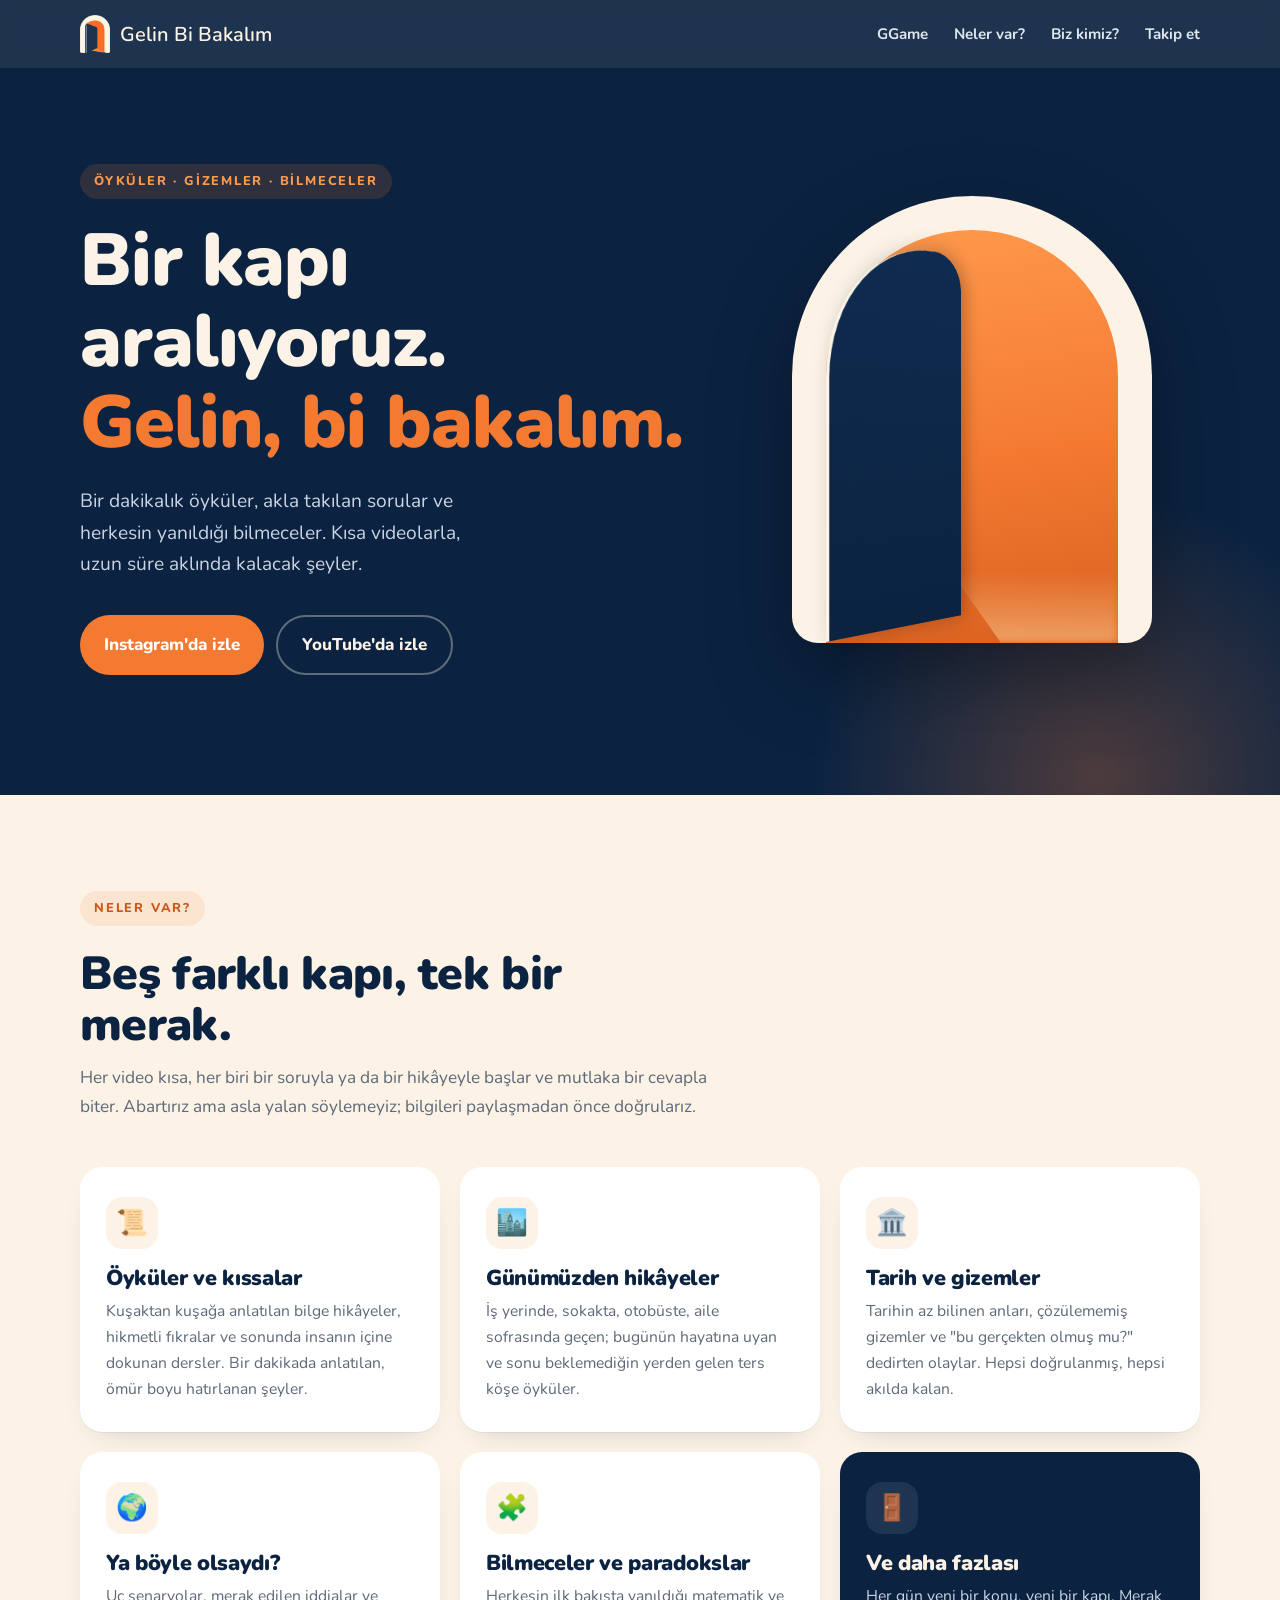
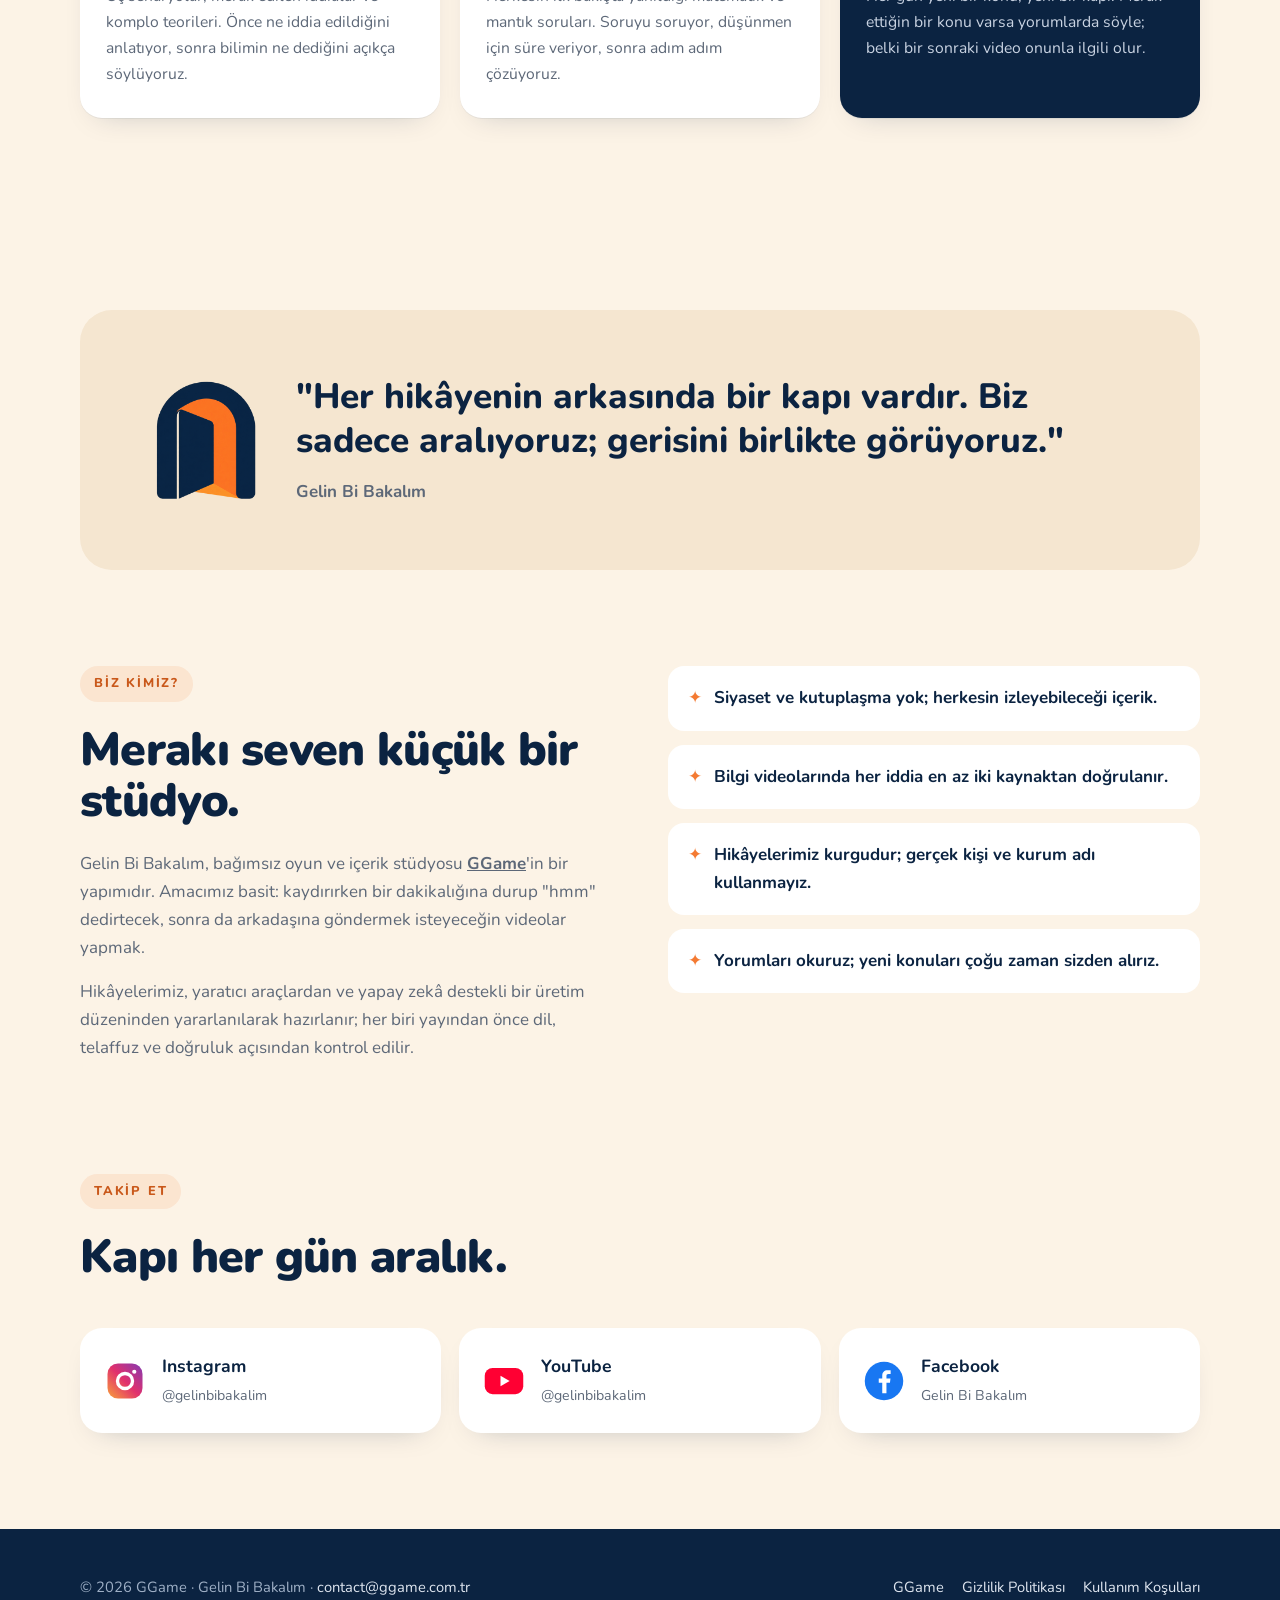
==== commit 17864ea6: "Uzantisiz adresler" ====
--- a/gelinbibakalim.html
+++ b/gelinbibakalim.html
@@ -8,7 +8,7 @@
 <meta property="og:title" content="Gelin Bi Bakalım">
 <meta property="og:description" content="Kısa videolarla, uzun süre aklında kalacak hikâyeler.">
 <meta property="og:image" content="https://ggame.com.tr/img/og.jpg">
-<meta property="og:url" content="https://ggame.com.tr/gelinbibakalim.html">
+<meta property="og:url" content="https://ggame.com.tr/gelinbibakalim">
 <meta name="theme-color" content="#0b2341">
 <link rel="icon" href="img/favicon.png">
 <link rel="preconnect" href="https://fonts.googleapis.com"><link rel="preconnect" href="https://fonts.gstatic.com" crossorigin>
@@ -18,8 +18,8 @@
 <body>
 
 <nav class="nav"><div class="wrap">
-  <a class="brand" href="index.html"><img src="img/gbb_amblem_koyu.png" alt="">Gelin Bi Bakalım</a>
-  <ul><li><a href="index.html">GGame</a></li><li><a href="#neler">Neler var?</a></li><li><a href="#biz">Biz kimiz?</a></li><li><a href="#takip">Takip et</a></li></ul>
+  <a class="brand" href="/"><img src="img/gbb_amblem_koyu.png" alt="">Gelin Bi Bakalım</a>
+  <ul><li><a href="/">GGame</a></li><li><a href="#neler">Neler var?</a></li><li><a href="#biz">Biz kimiz?</a></li><li><a href="#takip">Takip et</a></li></ul>
 </div></nav>
 
 <header class="hero"><div class="wrap">
@@ -56,7 +56,7 @@
 
 <section id="biz" style="padding-top:0"><div class="wrap about">
   <div class="reveal"><div class="sec-head" style="margin-bottom:24px"><span class="eyebrow">Biz kimiz?</span><h2>Merakı seven küçük bir stüdyo.</h2></div>
-    <p>Gelin Bi Bakalım, bağımsız oyun ve içerik stüdyosu <a href="index.html"><b>GGame</b></a>'in bir yapımıdır. Amacımız basit: kaydırırken bir dakikalığına durup "hmm" dedirtecek, sonra da arkadaşına göndermek isteyeceğin videolar yapmak.</p>
+    <p>Gelin Bi Bakalım, bağımsız oyun ve içerik stüdyosu <a href="/"><b>GGame</b></a>'in bir yapımıdır. Amacımız basit: kaydırırken bir dakikalığına durup "hmm" dedirtecek, sonra da arkadaşına göndermek isteyeceğin videolar yapmak.</p>
     <p>Hikâyelerimiz, yaratıcı araçlardan ve yapay zekâ destekli bir üretim düzeninden yararlanılarak hazırlanır; her biri yayından önce dil, telaffuz ve doğruluk açısından kontrol edilir.</p>
   </div>
   <ul class="reveal">
@@ -78,7 +78,7 @@
 
 <footer><div class="wrap">
   <div>© 2026 GGame · Gelin Bi Bakalım · <a href="mailto:contact@ggame.com.tr" style="margin:0">contact@ggame.com.tr</a></div>
-  <div><a href="index.html">GGame</a><a href="gizlilik.html">Gizlilik Politikası</a><a href="kosullar.html">Kullanım Koşulları</a></div>
+  <div><a href="/">GGame</a><a href="/gizlilik">Gizlilik Politikası</a><a href="/kosullar">Kullanım Koşulları</a></div>
 </div></footer>
 
 <script>
--- a/style.css
+++ b/style.css
@@ -37,10 +37,10 @@
 .btn-ghost{border:2px solid rgba(252,243,230,.35);color:var(--cream)}
 .door{position:relative;justify-self:center;width:min(360px,80vw);aspect-ratio:413/512}
 .door .arch{position:absolute;inset:0;border-radius:180px 180px 26px 26px;background:var(--cream);box-shadow:0 30px 80px rgba(0,0,0,.35)}
-.door .arch::before{content:"";position:absolute;inset:34px 34px 0 34px;border-radius:150px 150px 0 0;background:var(--navy-2)}
-.door .leaf{position:absolute;left:50%;top:16%;bottom:0;width:38%;background:linear-gradient(160deg,var(--orange-2),var(--orange));transform-origin:right center;transform:perspective(600px) rotateY(-28deg);border-radius:8px 30px 0 0;animation:sway 6s ease-in-out infinite}
-.door .glow{position:absolute;left:24%;right:50%;top:22%;bottom:0;background:linear-gradient(180deg,rgba(255,200,140,.0),rgba(255,180,110,.35));filter:blur(6px)}
-@keyframes sway{0%,100%{transform:perspective(600px) rotateY(-28deg)}50%{transform:perspective(600px) rotateY(-40deg)}}
+.door .arch::before{content:"";position:absolute;inset:34px 34px 0 34px;border-radius:150px 150px 0 0;background:linear-gradient(170deg,var(--orange-2),var(--orange) 55%,#d9601f)}
+.door .leaf{position:absolute;left:34px;top:34px;bottom:0;width:52%;background:linear-gradient(180deg,#0f2b4f,var(--navy));border-left:4px solid var(--cream);border-radius:150px 40px 0 0;transform-origin:left center;transform:perspective(700px) rotateY(34deg);box-shadow:8px 0 24px rgba(0,0,0,.25);animation:sway 6s ease-in-out infinite}
+.door .glow{position:absolute;left:44%;right:34px;bottom:0;height:16%;background:linear-gradient(180deg,transparent,rgba(255,214,160,.55));filter:blur(4px);clip-path:polygon(0 0,100% 0,100% 100%,30% 100%)}
+@keyframes sway{0%,100%{transform:perspective(700px) rotateY(34deg)}50%{transform:perspective(700px) rotateY(48deg)}}
 @media(prefers-reduced-motion:reduce){.door .leaf{animation:none}}
 @media(max-width:860px){.hero .wrap{grid-template-columns:1fr}.hero{padding:64px 0 90px}.door{width:240px}}
 
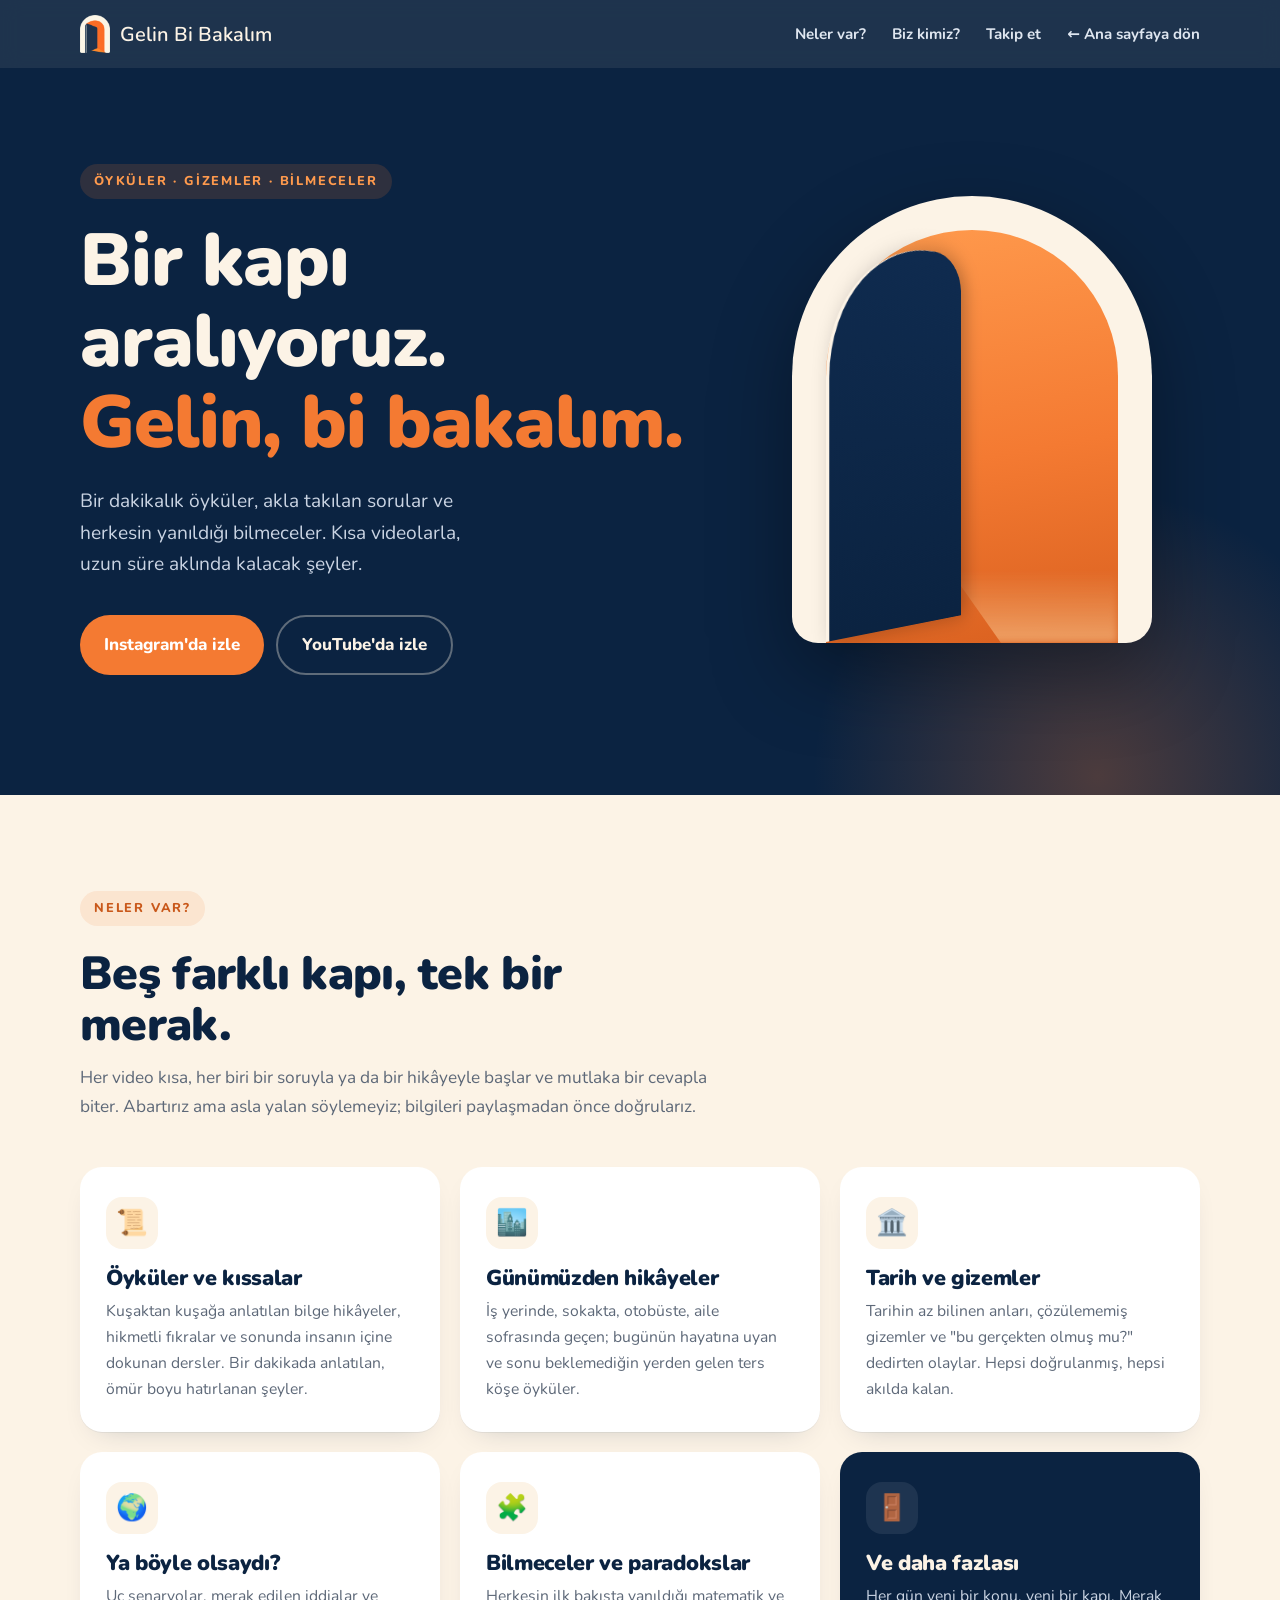
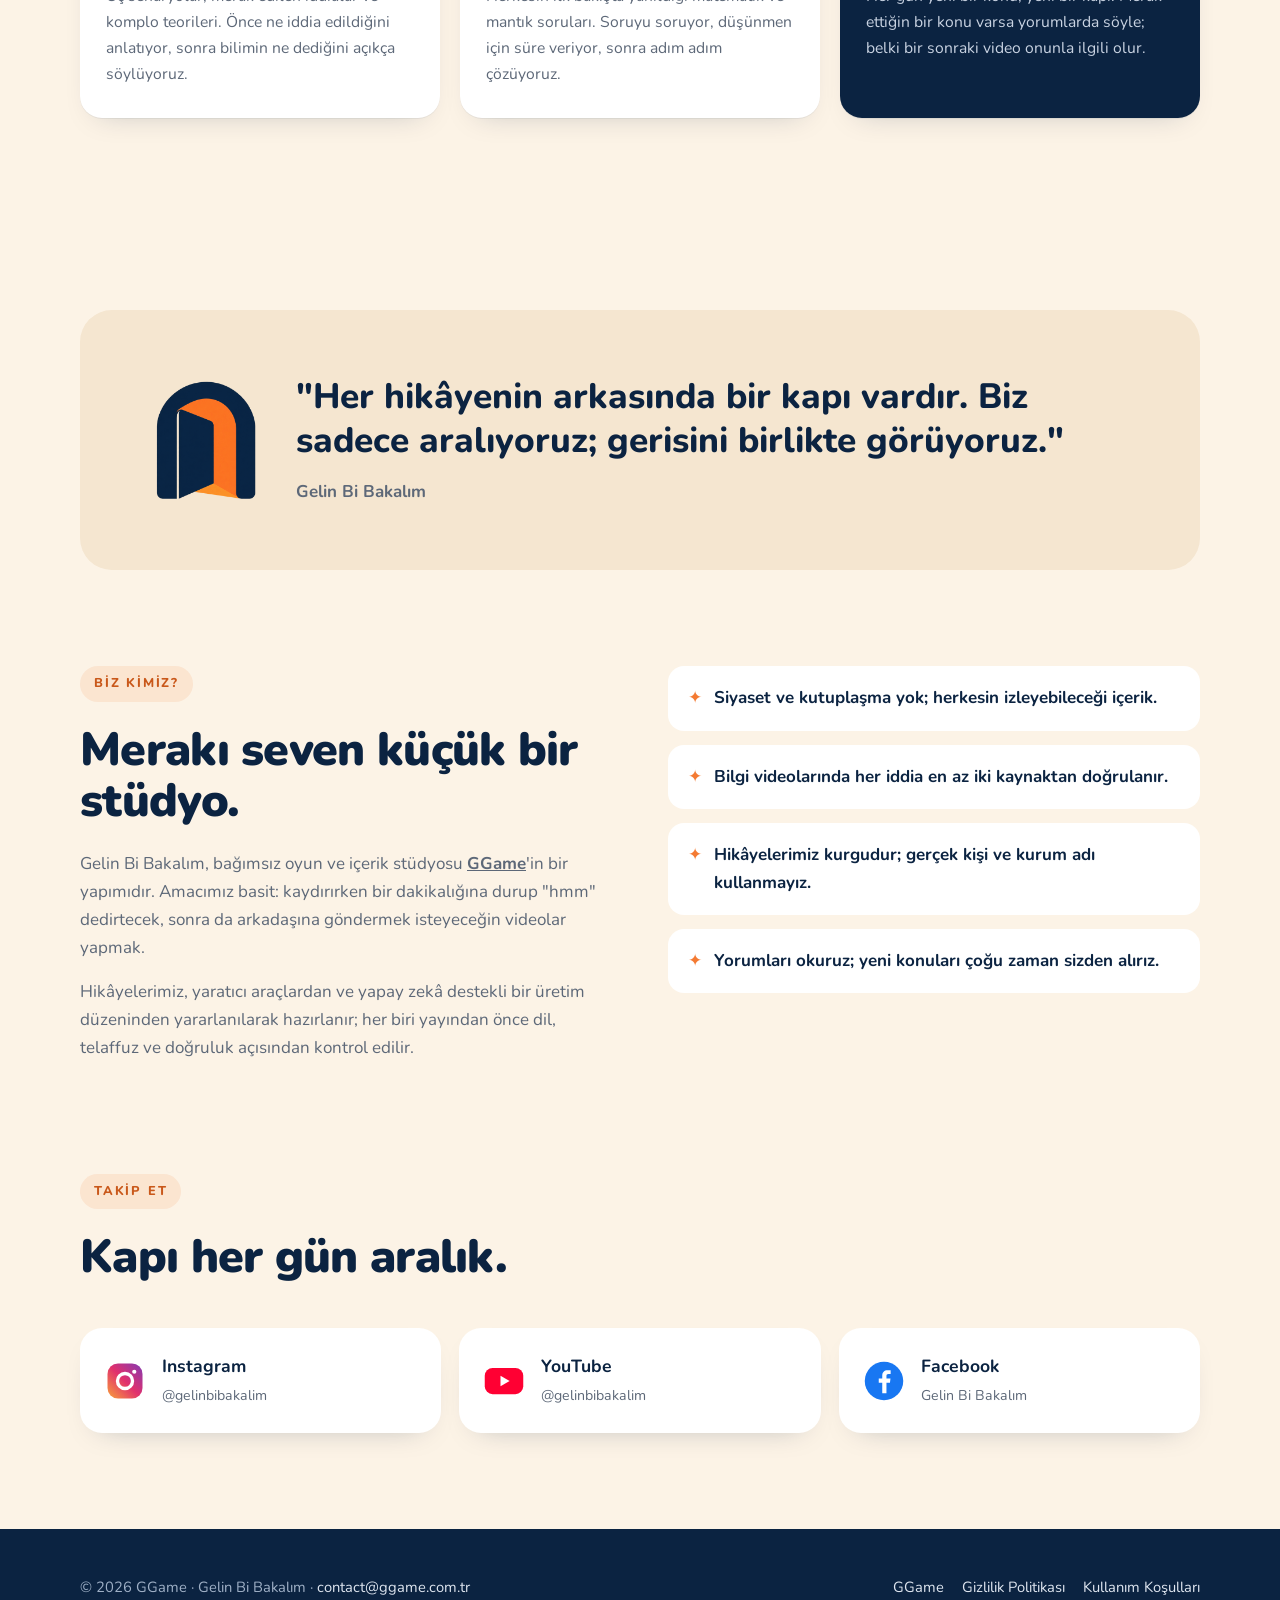
==== commit 2178edd9: "Marka sayfalarinda ana sayfaya don" ====
--- a/gelinbibakalim.html
+++ b/gelinbibakalim.html
@@ -13,13 +13,13 @@
 <link rel="icon" href="img/favicon.png">
 <link rel="preconnect" href="https://fonts.googleapis.com"><link rel="preconnect" href="https://fonts.gstatic.com" crossorigin>
 <link href="https://fonts.googleapis.com/css2?family=Nunito:wght@400;700;800;900&display=swap" rel="stylesheet">
-<link rel="stylesheet" href="style.css">
+<link rel="stylesheet" href="style.css?v=6">
 </head>
 <body>
 
 <nav class="nav"><div class="wrap">
-  <a class="brand" href="/"><img src="img/gbb_amblem_koyu.png" alt="">Gelin Bi Bakalım</a>
-  <ul><li><a href="/">GGame</a></li><li><a href="#neler">Neler var?</a></li><li><a href="#biz">Biz kimiz?</a></li><li><a href="#takip">Takip et</a></li></ul>
+  <a class="brand" href="#"><img src="img/gbb_amblem_koyu.png" alt="">Gelin Bi Bakalım</a>
+  <ul><li><a href="#neler">Neler var?</a></li><li><a href="#biz">Biz kimiz?</a></li><li><a href="#takip">Takip et</a></li><li><a href="/">← Ana sayfaya dön</a></li></ul>
 </div></nav>
 
 <header class="hero"><div class="wrap">
--- a/style.css
+++ b/style.css
@@ -156,3 +156,26 @@
 .brandcard .top{text-decoration:none}
 .chip-main{background:var(--navy);color:var(--cream)}
 .chip-main:hover{background:var(--navy-2)}
+
+/* ===== ANA SITE TEMASI (body.home) ===== */
+body.home{--navy:#14112a;--navy-2:#211c42;--cream:#f6f4fc;--cream-2:#ebe6f8;--orange:#7c5cff;--orange-2:#9d85ff;--ink:#17142b;--muted:#5f5b74;background:var(--cream)}
+.home .nav{background:rgba(20,17,42,.92)}
+.home .hero{background:radial-gradient(1200px 600px at 85% 110%,rgba(34,211,238,.18),transparent 60%),linear-gradient(160deg,#1b1640,#14112a 60%)}
+.home .hero::after{background:radial-gradient(circle,rgba(124,92,255,.35),transparent 65%)}
+.home .hero h1 em{background:linear-gradient(90deg,#9d85ff,#22d3ee);-webkit-background-clip:text;background-clip:text;color:transparent}
+.home .eyebrow{background:rgba(124,92,255,.16);color:#b6a6ff}
+.home .sec-head .eyebrow{background:rgba(124,92,255,.12);color:#5b3fe0}
+.home .btn-primary{background:linear-gradient(90deg,#7c5cff,#22b8d6);color:#fff}
+.home .btn-primary:hover{filter:brightness(1.1)}
+.home .band{background:linear-gradient(160deg,#1b1640,#14112a)}
+.home .band .sec-head .eyebrow{background:rgba(34,211,238,.14);color:#67e8f9}
+.home .store .tag{background:#7c5cff}
+.home .quote{background:#fff;border:1px solid #e6e1f5}
+.home .quote cite a{color:#5b3fe0!important}
+.home .about li span{color:#7c5cff}
+.home .chip{background:#efecfa;color:#14112a}
+.home .chip:hover{background:#e3ddf7}
+.home .chip-main{background:#14112a;color:#fff}
+.home .legal a{color:#5b3fe0}
+.home footer{background:#14112a}
+.home .games .mock{background:linear-gradient(160deg,#2a2160,#14112a);border-color:#0b0918}
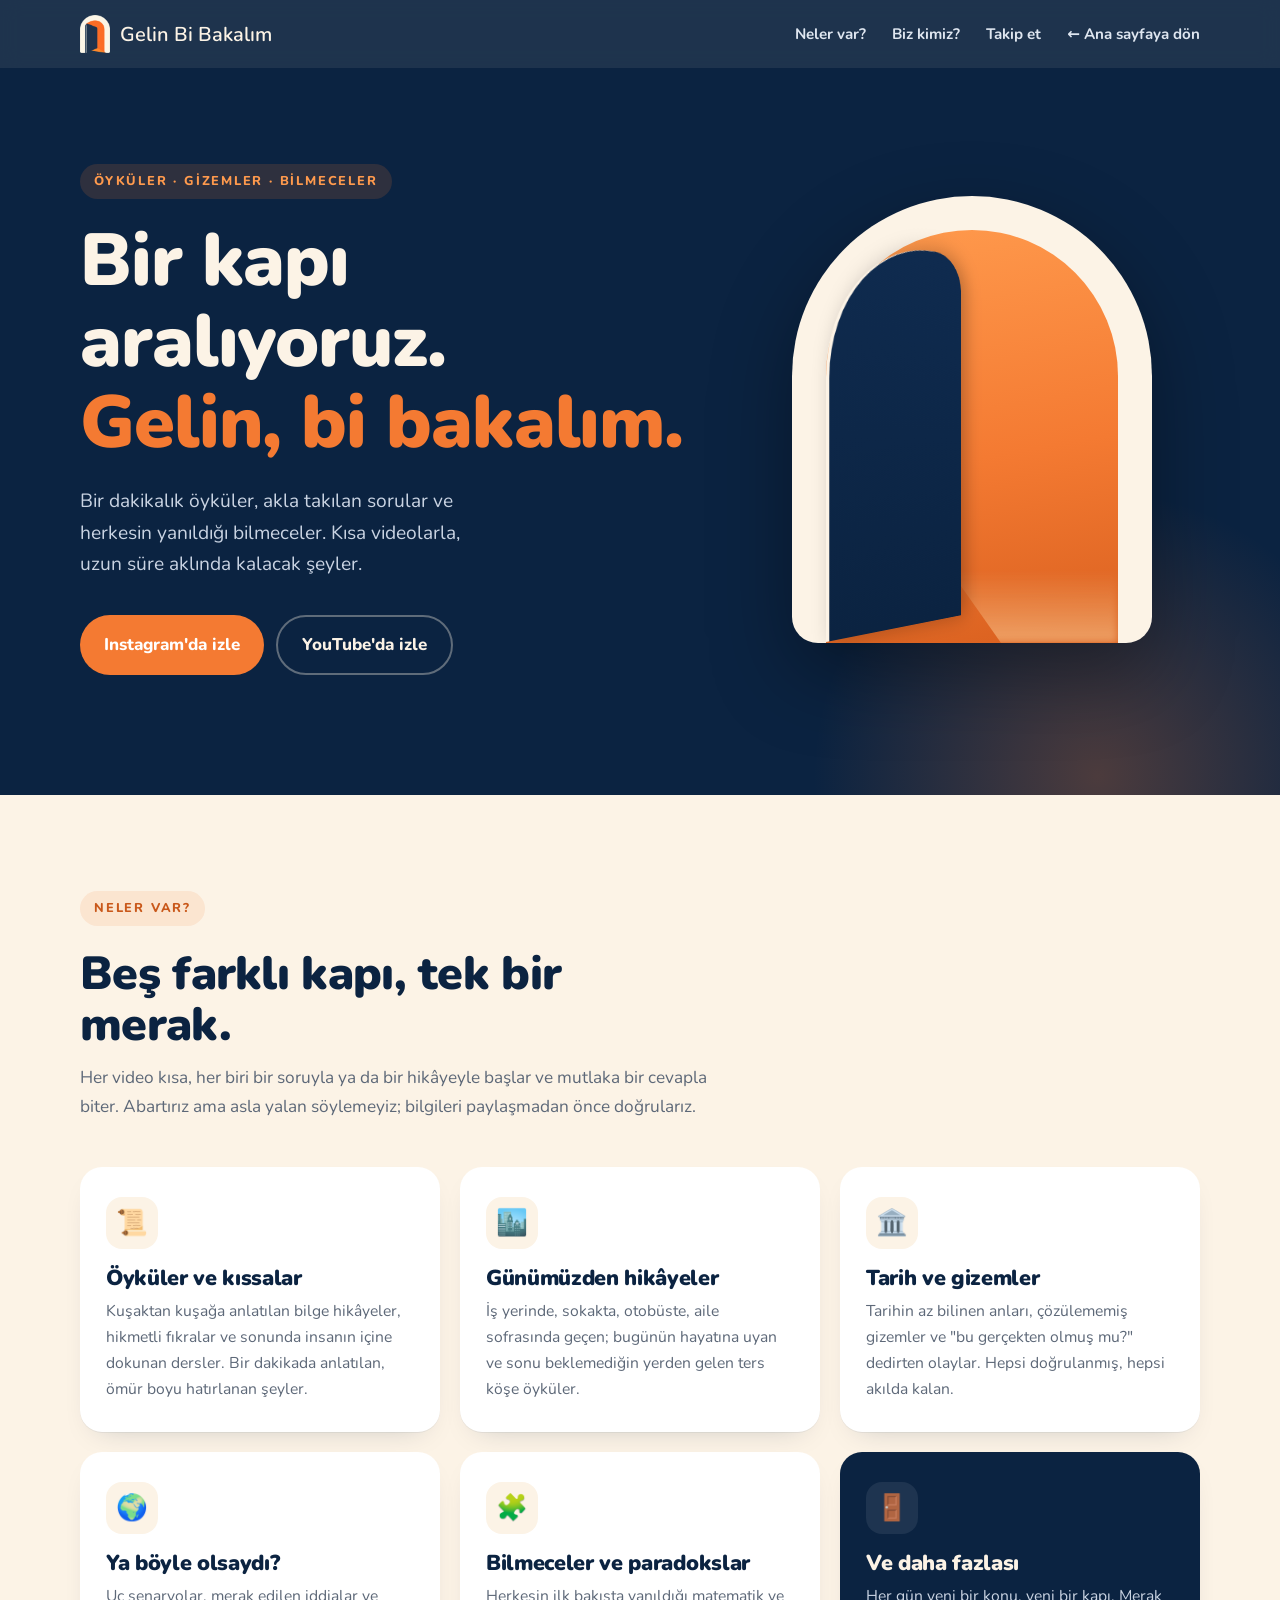
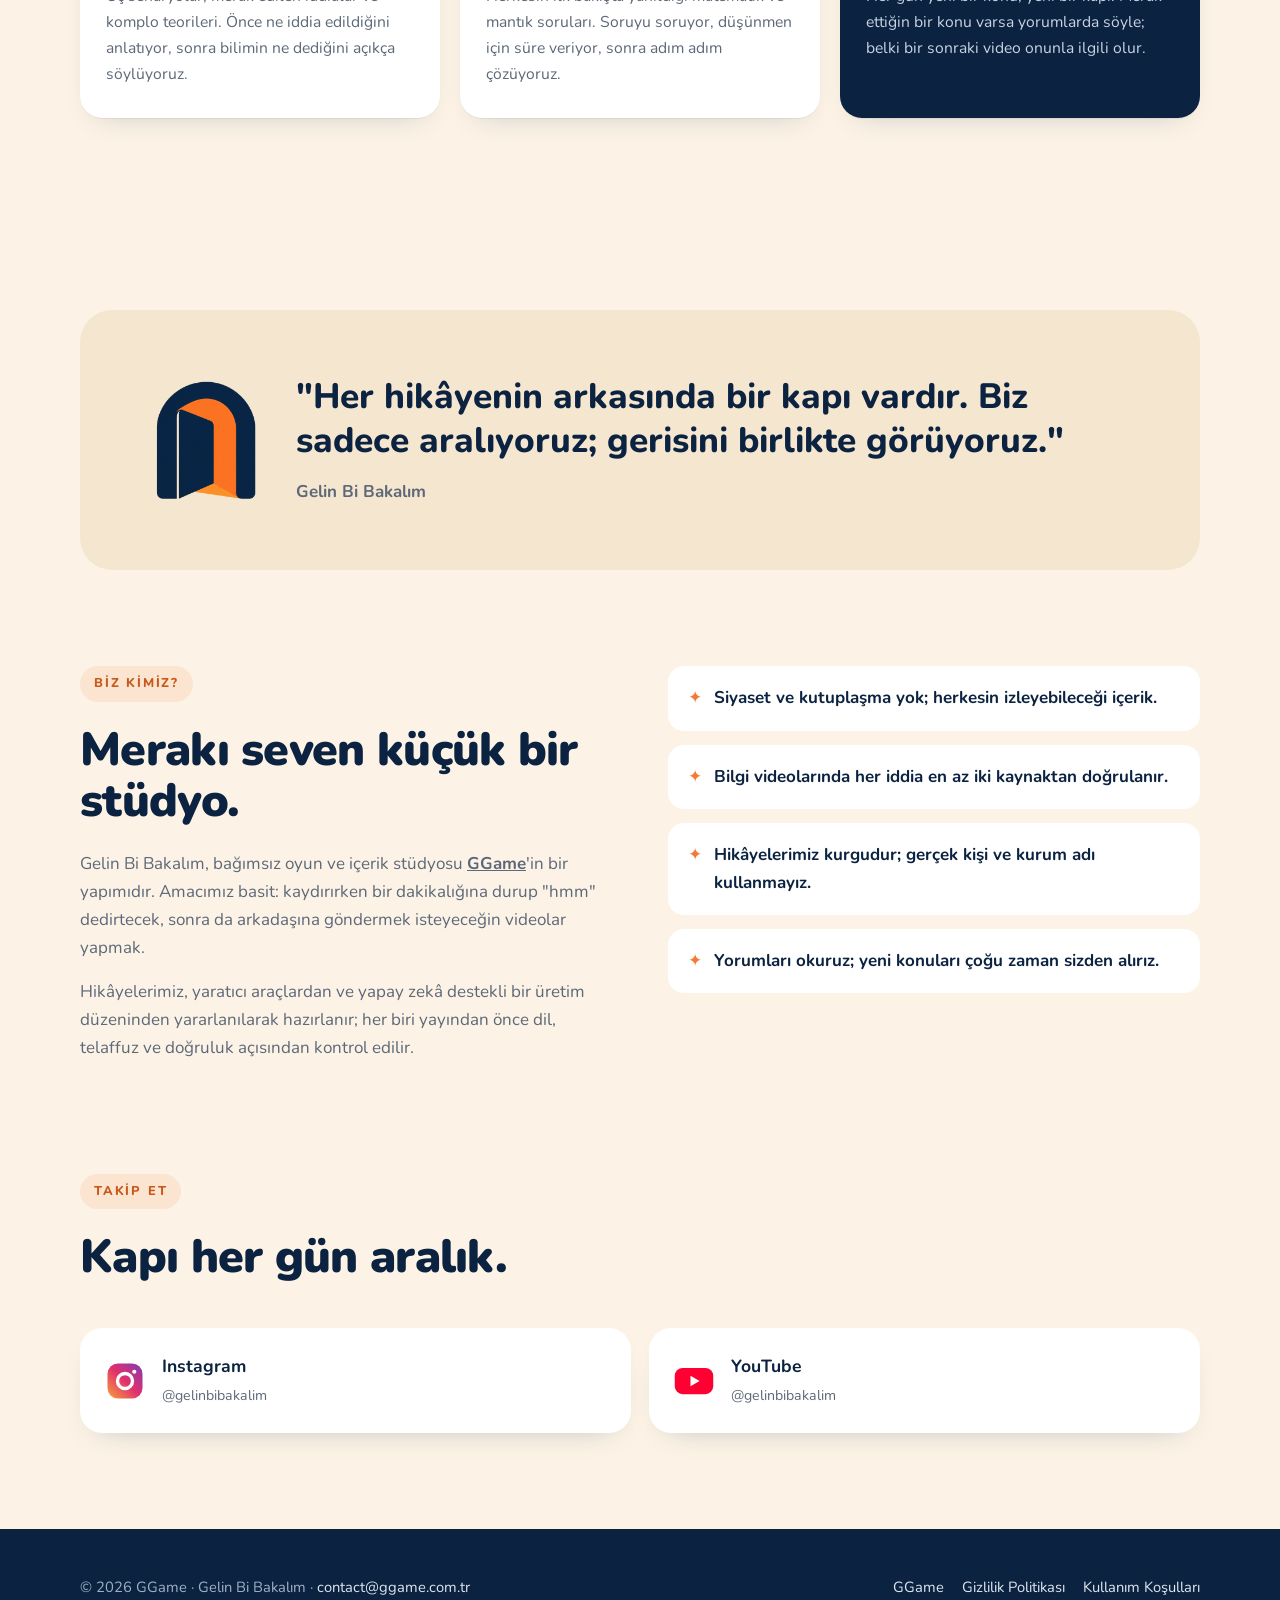
==== commit df7bbb4d: "GBB: Facebook baglantisi kaldirildi" ====
--- a/gelinbibakalim.html
+++ b/gelinbibakalim.html
@@ -69,10 +69,9 @@
 
 <section id="takip" style="padding-top:0"><div class="wrap">
   <div class="sec-head reveal"><span class="eyebrow">Takip et</span><h2>Kapı her gün aralık.</h2></div>
-  <div class="social">
+  <div class="social" style="grid-template-columns:repeat(2,1fr)">
     <a class="soc reveal" href="https://www.instagram.com/gelinbibakalim" target="_blank" rel="noopener"><svg viewBox="0 0 24 24"><defs><linearGradient id="ig" x1="0" y1="1" x2="1" y2="0"><stop offset="0" stop-color="#f9a13b"/><stop offset=".5" stop-color="#e1306c"/><stop offset="1" stop-color="#833ab4"/></linearGradient></defs><rect x="2" y="2" width="20" height="20" rx="6" fill="url(#ig)"/><circle cx="12" cy="12" r="4.3" fill="none" stroke="#fff" stroke-width="1.9"/><circle cx="17.3" cy="6.7" r="1.2" fill="#fff"/></svg><div><b>Instagram</b><small>@gelinbibakalim</small></div></a>
     <a class="soc reveal" href="https://www.youtube.com/@gelinbibakalim" target="_blank" rel="noopener"><svg viewBox="0 0 24 24"><rect x="1" y="4.5" width="22" height="15" rx="4.5" fill="#ff0033"/><path d="M10 9v6l5.2-3z" fill="#fff"/></svg><div><b>YouTube</b><small>@gelinbibakalim</small></div></a>
-    <a class="soc reveal" href="https://www.facebook.com/1493703783821845" target="_blank" rel="noopener"><svg viewBox="0 0 24 24"><circle cx="12" cy="12" r="11" fill="#1877f2"/><path d="M13.4 19v-6h2l.3-2.4h-2.3V9.2c0-.7.2-1.2 1.2-1.2h1.2V5.9c-.2 0-1-.1-1.8-.1-1.8 0-3 1.1-3 3.1v1.7h-2V13h2v6z" fill="#fff"/></svg><div><b>Facebook</b><small>Gelin Bi Bakalım</small></div></a>
   </div>
 </div></section>
 
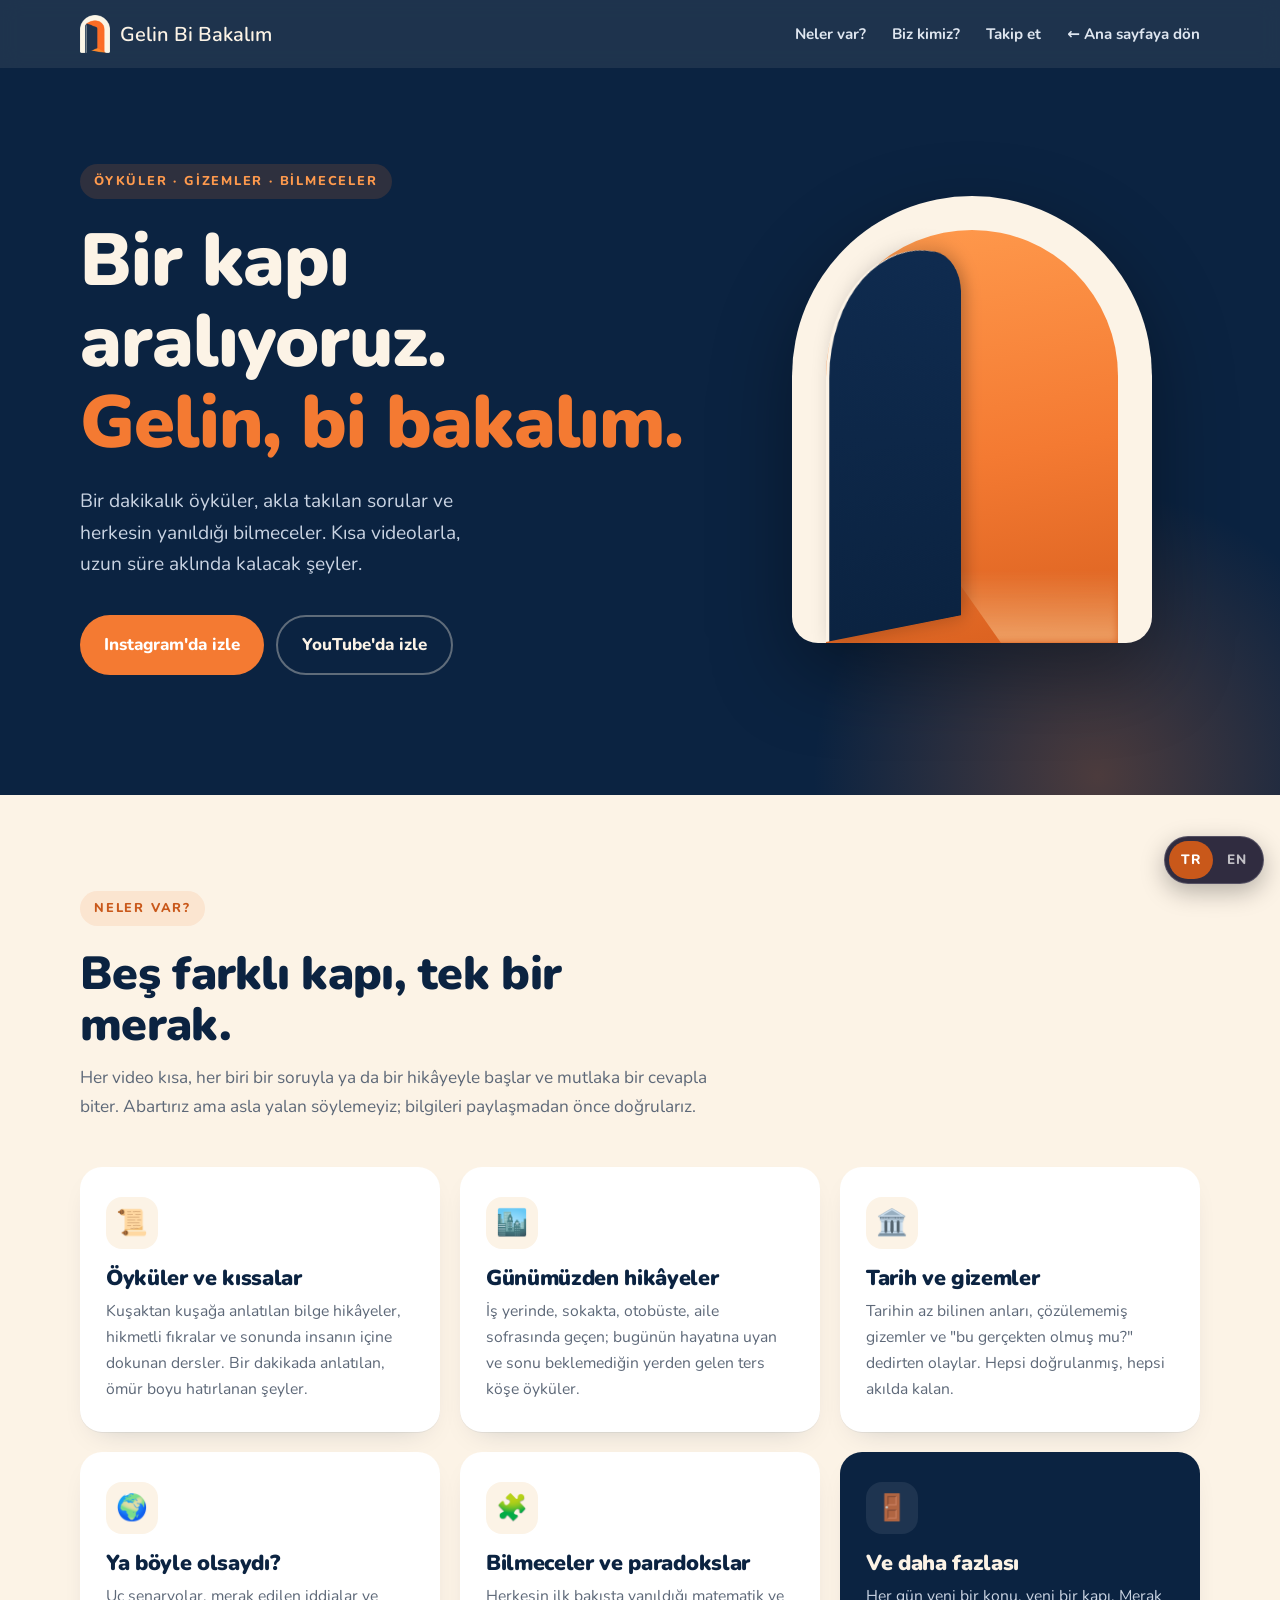
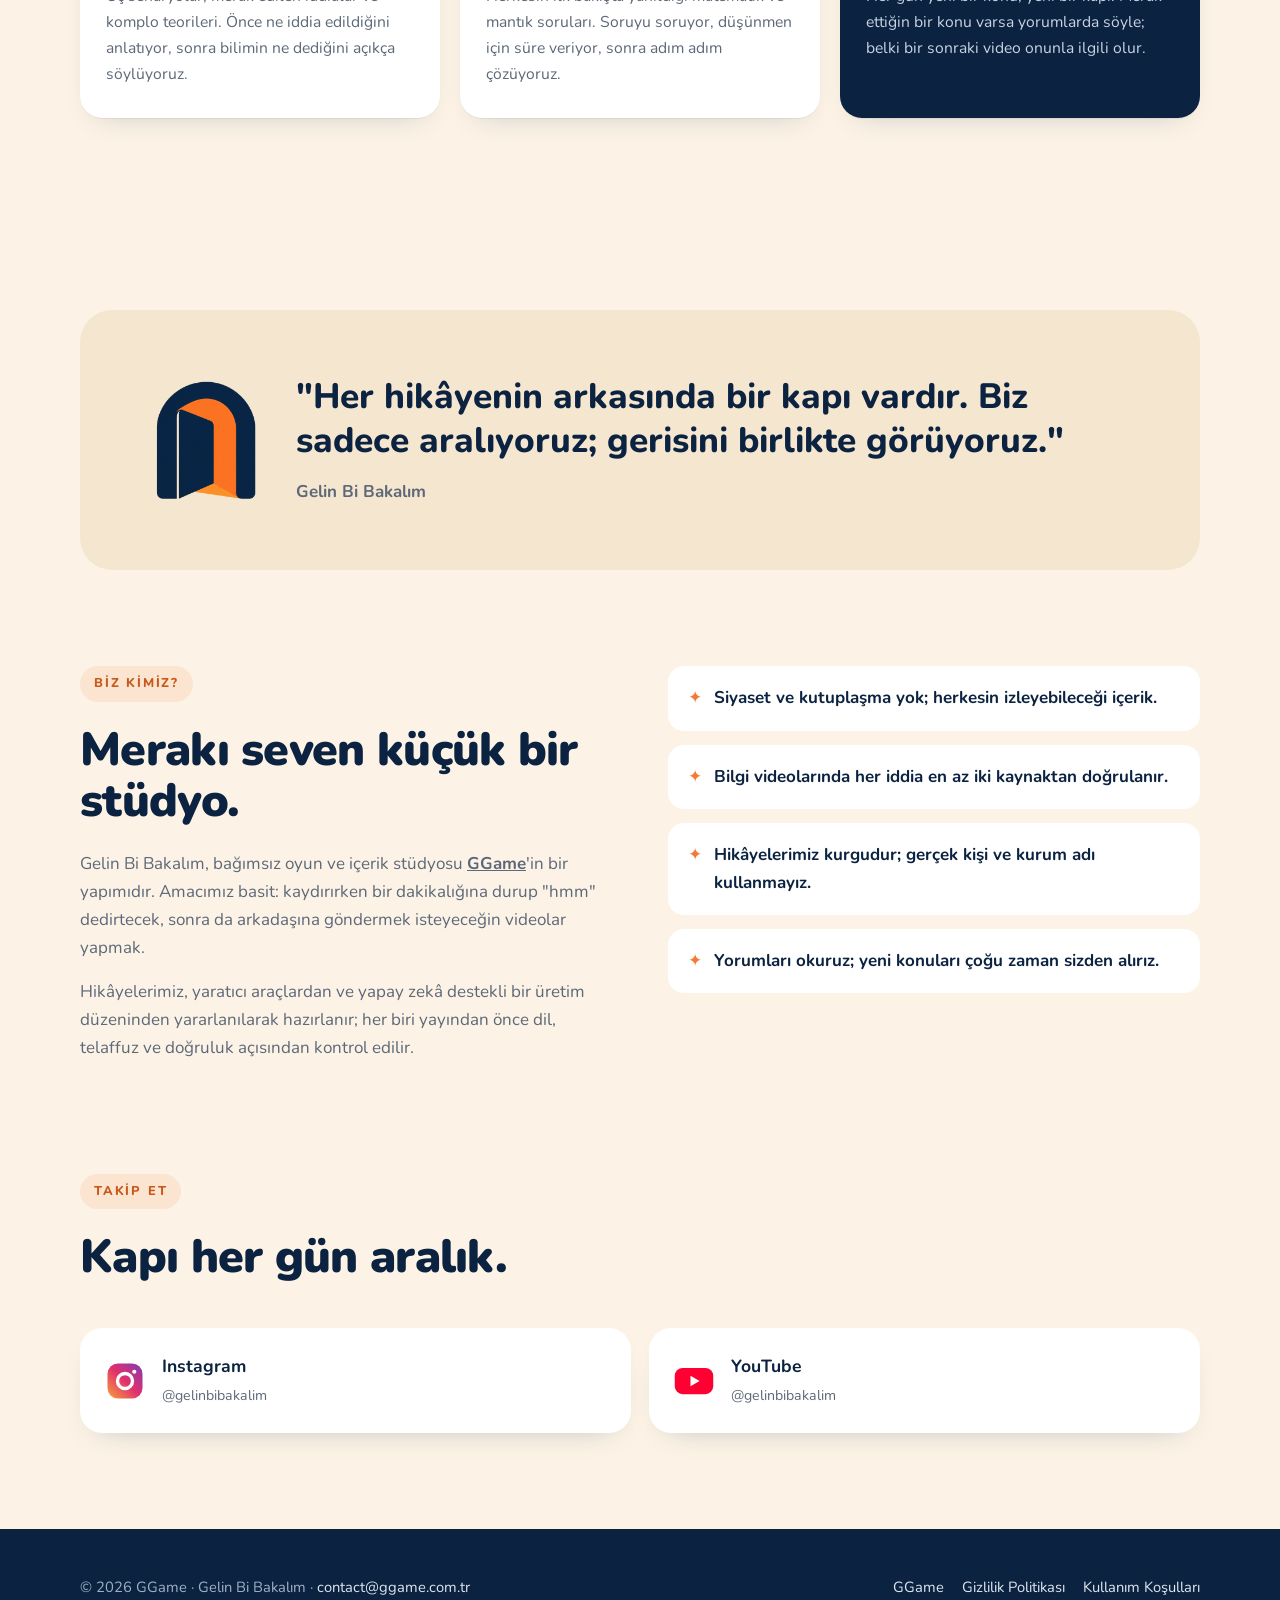
==== commit 03c80050: "Ingilizce surum (/en/) ve her sayfada sag altta TR/EN dil secici Co-Authored-By: Claude Opus 5.5 <no" ====
--- a/gelinbibakalim.html
+++ b/gelinbibakalim.html
@@ -13,7 +13,8 @@
 <link rel="icon" href="img/favicon.png">
 <link rel="preconnect" href="https://fonts.googleapis.com"><link rel="preconnect" href="https://fonts.gstatic.com" crossorigin>
 <link href="https://fonts.googleapis.com/css2?family=Nunito:wght@400;700;800;900&display=swap" rel="stylesheet">
-<link rel="stylesheet" href="style.css?v=6">
+<link rel="stylesheet" href="style.css?v=7">
+<link rel="alternate" hreflang="tr" href="https://ggame.com.tr/gelinbibakalim"><link rel="alternate" hreflang="en" href="https://ggame.com.tr/en/gelinbibakalim">
 </head>
 <body>
 
@@ -84,5 +85,6 @@
 const io=new IntersectionObserver(es=>es.forEach(e=>{if(e.isIntersecting){e.target.classList.add('in');io.unobserve(e.target)}}),{threshold:.12});
 document.querySelectorAll('.reveal').forEach(el=>io.observe(el));
 </script>
+<div class="langsw" role="navigation" aria-label="Dil / Language"><a href="/gelinbibakalim" hreflang="tr" lang="tr" class="on" aria-current="true">TR</a><a href="/en/gelinbibakalim" hreflang="en" lang="en">EN</a></div>
 </body>
 </html>
--- a/style.css
+++ b/style.css
@@ -179,3 +179,10 @@
 .home .legal a{color:#5b3fe0}
 .home footer{background:#14112a}
 .home .games .mock{background:linear-gradient(160deg,#2a2160,#14112a);border-color:#0b0918}
+
+/* dil secici (her sayfada sag alt kose) */
+.langsw{position:fixed;right:16px;bottom:16px;z-index:999;display:flex;gap:2px;padding:4px;border-radius:99px;background:rgba(20,17,42,.88);border:1px solid rgba(255,255,255,.18);box-shadow:0 8px 24px rgba(0,0,0,.28);-webkit-backdrop-filter:blur(8px);backdrop-filter:blur(8px);font-family:"Nunito",system-ui,sans-serif}
+.langsw a{display:block;min-width:44px;padding:8px 12px;border-radius:99px;text-align:center;color:#fff;text-decoration:none;font-weight:800;font-size:.85rem;letter-spacing:.06em;opacity:.7;transition:background .2s,opacity .2s}
+.langsw a:hover{opacity:1;background:rgba(255,255,255,.12)}
+.langsw a.on{opacity:1;background:#c9581a}
+@media print{.langsw{display:none}}
